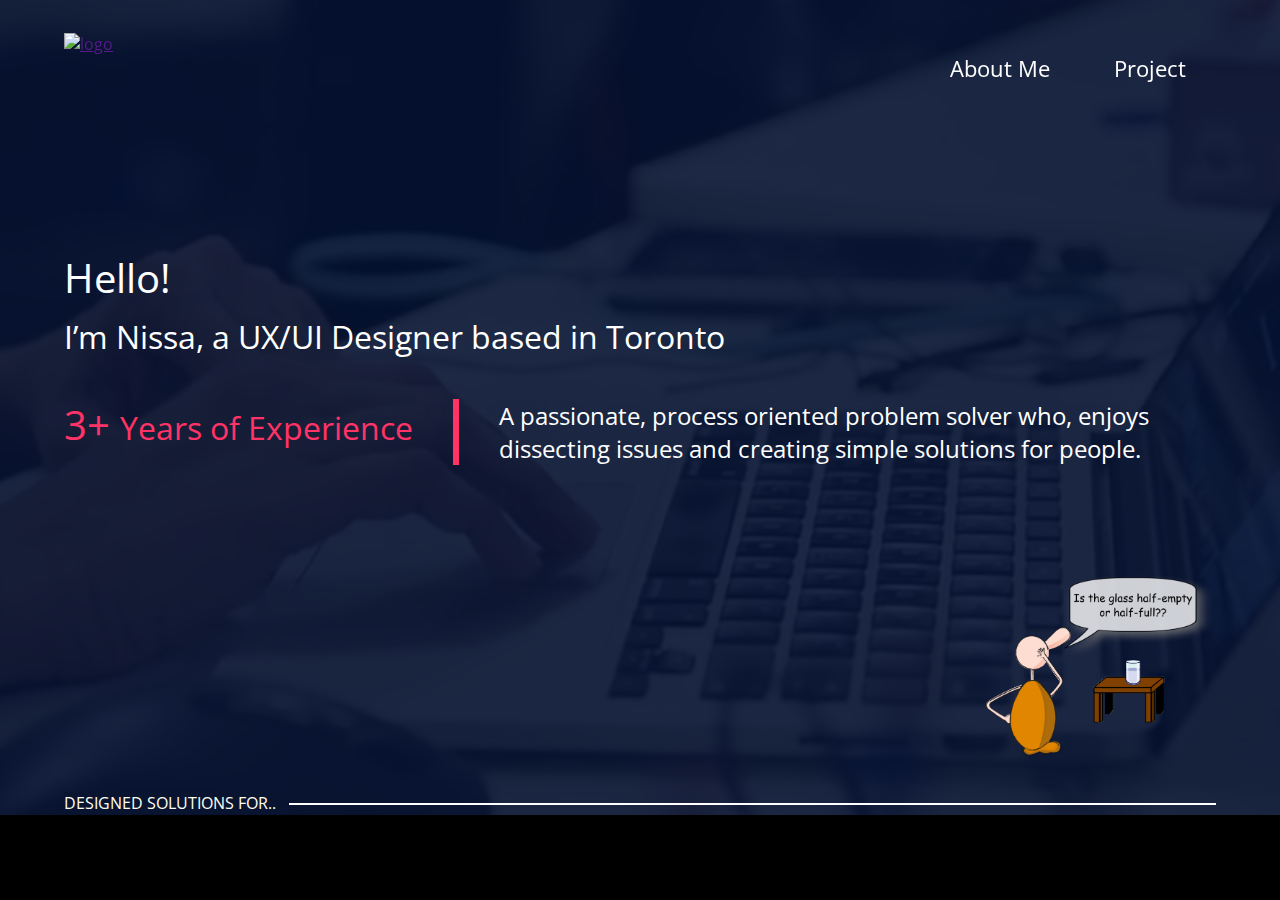
==== index.html @ 5319c241 "update banner setcion" ====
<!DOCTYPE html>
<html>
<head>
	<link rel="stylesheet" type="text/css" href="assets/css/style.css">
	<link href="https://fonts.googleapis.com/css?family=Open+Sans:300,300i,400,400i,600,600i,700,700i,800,800i&display=swap" rel="stylesheet">
	<title>proto</title>
</head>
<body bgcolor="black">
<header class="max-width">
	<div class="center-wraper">

		<div class="logo">
			<a href=""><img src="assets/images/kV.png" alt="logo">
			</a>
		</div>
		<nav>
			 	<ul>
                  <li><a href="">About Me</a></li>
				  <li><a href="">Project</a></li>
               	</ul>
		</nav>
		
	</div>
</header>	
<section class="banner">
		<div class="center-wraper">
			<h1>Hello!</h1>
			<h2>I’m Nissa, a UX/UI Designer based in Toronto</h2>
			<span class="years-of-experience"><h2><strong>3+ </strong> Years of Experience</h2><h3>A passionate, process oriented problem solver who, enjoys dissecting issues and creating simple solutions for people. </h3></span>
			<img src="assets/images/zoomim.png" class="zoomim">
			<span class="designed-solutions"><p>DESIGNED SOLUTIONS FOR..</p><hr></span>
		</div>
</section>
</body>

</html>
---- assets/css/style.css ----
* {
	padding: 0px;margin: 0px;box-sizing: border-box;
}
body{

	font-family: 'Open Sans';
	  font-size: 16px;


}

header,
section,
main,
footer{
	float: left;width: 100%;
}

.center-wraper{
	max-width: 1177px;
	float: none;
	margin: auto;
	width: 90%;
}
h1{
	font-size: 40px;

}

h2{
	font-size: 32px
}
h3{
	font-size:24px
}
header{
	position: fixed;
	left: 0;
	top: 0;	
	z-index: 99;
	padding: 33px 0;

}
header .logo img{
	    max-width: 76px;
}
header .center-wraper{
	display: flex;
	justify-content: space-between;
}
header nav ul li{
	display: inline-block;
}
header nav ul li a{
  color: #FFFFFF;
  font-size: 22px;
  line-height: 30px;
  text-align: center;
  padding: 20px 30px;
  display: block;
  text-decoration: none;
  font-weight:400; 

  }

.banner{
	background-image: url(../images/banner.png);
	position: relative;
	padding: 250px 0 350px  0;
	background-position:center center 
}
.banner::before{
  content:'';
  background-color: rgba(4,18,50,0.9);
  height: 100%;
  width: 100%;
  position: absolute;
  left: 0;
  top:0;

}
.banner .center-wraper{
	position: relative;
	color: #fff;
	height: 100%;
    display: flex;
    flex-direction: column;
    justify-content: center;

}
.banner .years-of-experience{
	max-width: 1121px;
	display: flex;
	padding-top: 30px;
}
.banner h1,
.banner h2,
.banner h3,
.banner strong{
		font-weight:400; 
		padding-bottom: 20px;


}
.banner h2{
  line-height: 24px;

}
.banner .years-of-experience h2{
    color: #FF3366;
    border-right: 6px solid #FF3366;
    padding: 0 40px 0 0px;
    margin-right: 40px;
    line-height: 1.3;
}
.banner .years-of-experience h3,
.banner .years-of-experience h2,
.banner .years-of-experience strong{
	    padding-bottom:0px;

}
.banner .years-of-experience h3{
	max-width: 669px;
}
.banner .years-of-experience h2 strong{
	font-size: 40px;
}

.zoomim{
	max-width:230px;
    position: absolute;
    top:150%;
    right: 0;
}
.designed-solutions {
  color: #FFFFF0;
  font-size: 16px;
  line-height: 22px;
  position: absolute;
  top: 247%;
  width: 100%;
}

.designed-solutions p{
	display: inline-block;
    position: relative;
    bottom: -11px;
    background: #091431;
    padding: 0 13px 0 0;
}
.designed-solutions hr{
    border: 0.6px solid #fff;
    }
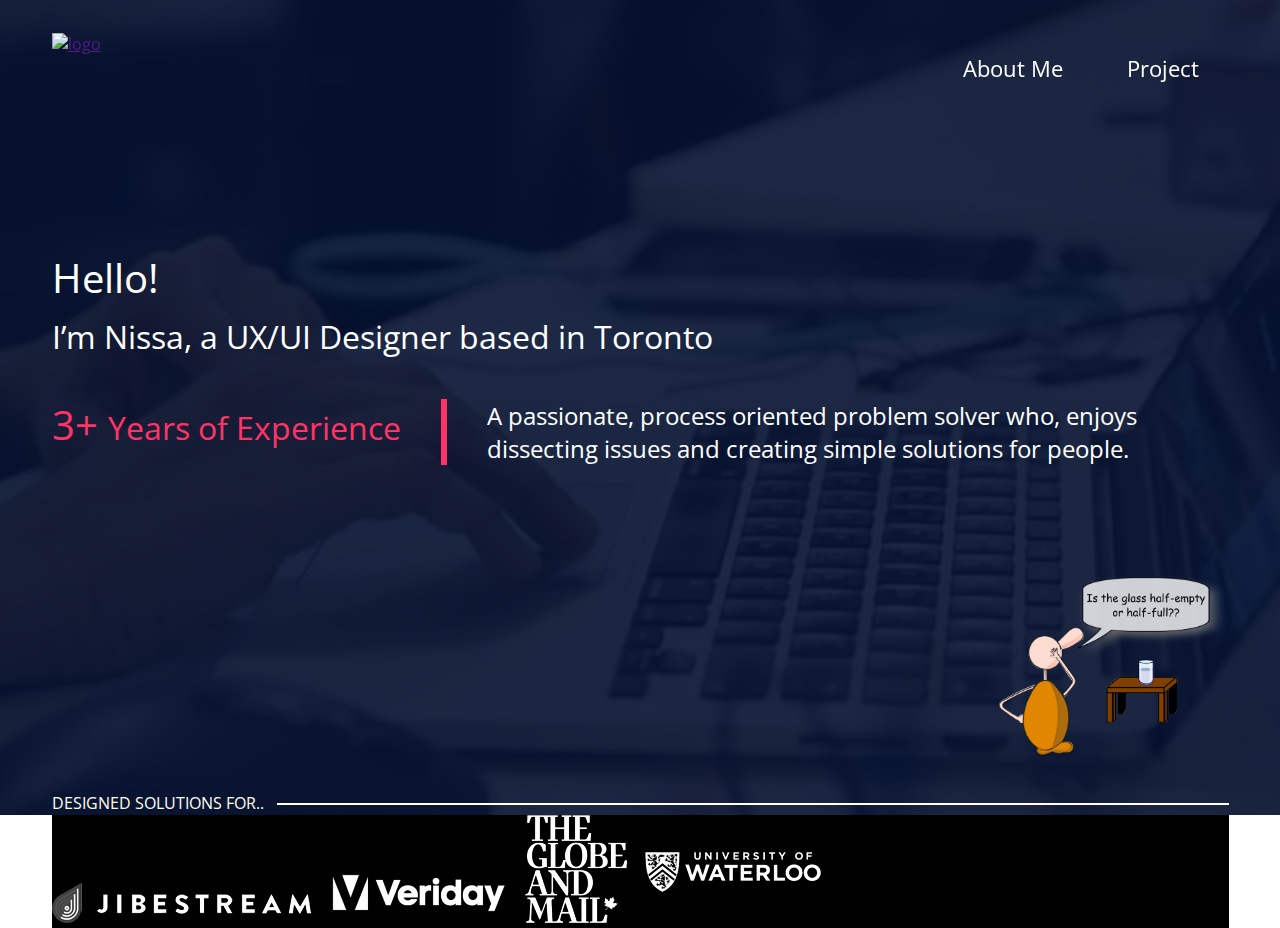
==== commit 0f06d730: "tody work" ====
--- a/index.html
+++ b/index.html
@@ -5,7 +5,7 @@
 	<link href="https://fonts.googleapis.com/css?family=Open+Sans:300,300i,400,400i,600,600i,700,700i,800,800i&display=swap" rel="stylesheet">
 	<title>proto</title>
 </head>
-<body bgcolor="black">
+<body>
 <header class="max-width">
 	<div class="center-wraper">
 
@@ -19,7 +19,7 @@
 				  <li><a href="">Project</a></li>
                	</ul>
 		</nav>
-		
+			
 	</div>
 </header>	
 <section class="banner">
@@ -31,6 +31,14 @@
 			<span class="designed-solutions"><p>DESIGNED SOLUTIONS FOR..</p><hr></span>
 		</div>
 </section>
+<div class="clients center-wraper">
+			<ul>
+				<li><a href=""><img src="assets/images/dark.png" alt="dark"></a></li>
+				<li><a href=""><img src="assets/images/veriday.png" alt="veriday"></a></li>
+				<li><a href=""><img src="assets/images/logo_GnM.png" alt="logo_GnM"></a></li>
+				<li><a href=""><img src="assets/images/University.png" alt="University"></a></li>				
+			</ul>	
+		</div>
 </body>
 
 </html>--- a/assets/css/style.css
+++ b/assets/css/style.css
@@ -20,7 +20,7 @@
 	max-width: 1177px;
 	float: none;
 	margin: auto;
-	width: 90%;
+	width: 95%;
 }
 h1{
 	font-size: 40px;
@@ -91,7 +91,7 @@
 .banner .years-of-experience{
 	max-width: 1121px;
 	display: flex;
-	padding-top: 30px;
+	padding-top: 30px; 
 }
 .banner h1,
 .banner h2,
@@ -150,4 +150,15 @@
 }
 .designed-solutions hr{
     border: 0.6px solid #fff;
-    }+}
+.clients{
+  background-color: black;
+}
+.clients ul{
+}
+.clients ul li{
+  display: inline-block;
+}
+.clients ul li a img{
+
+}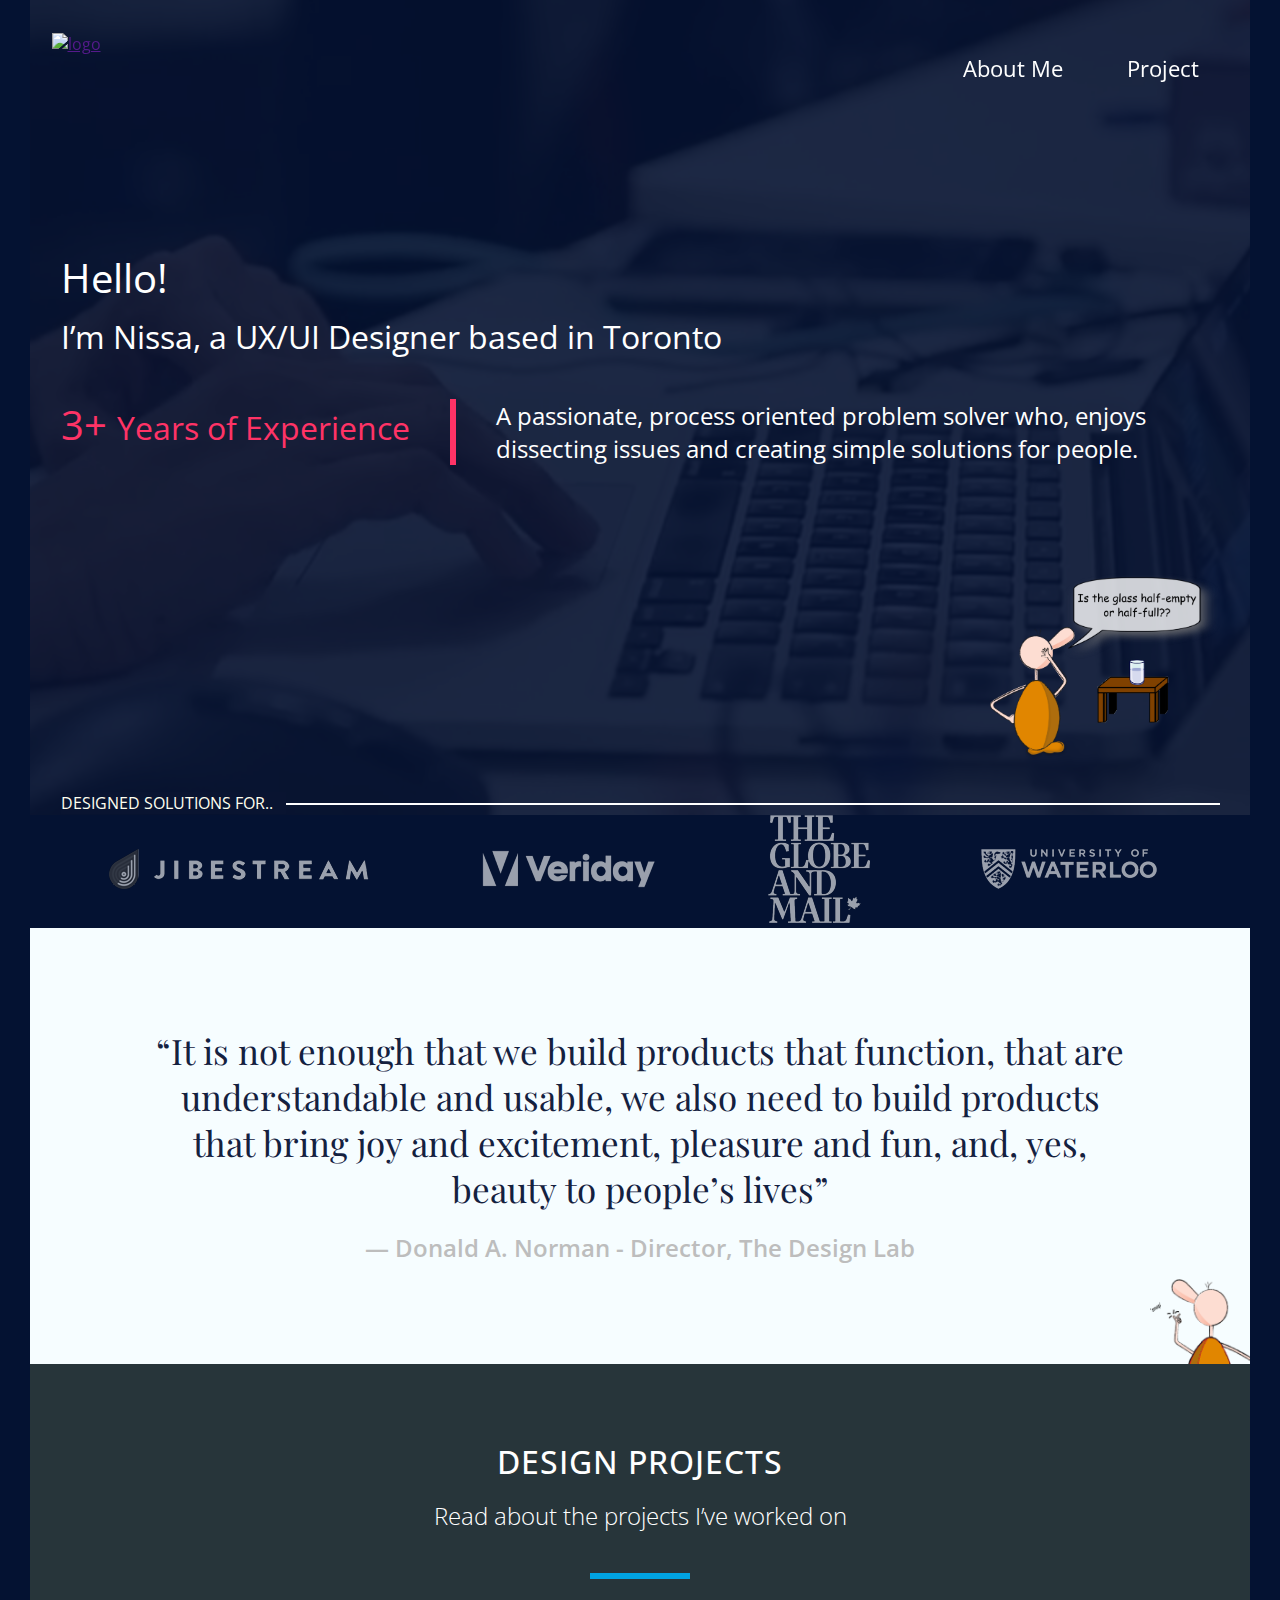
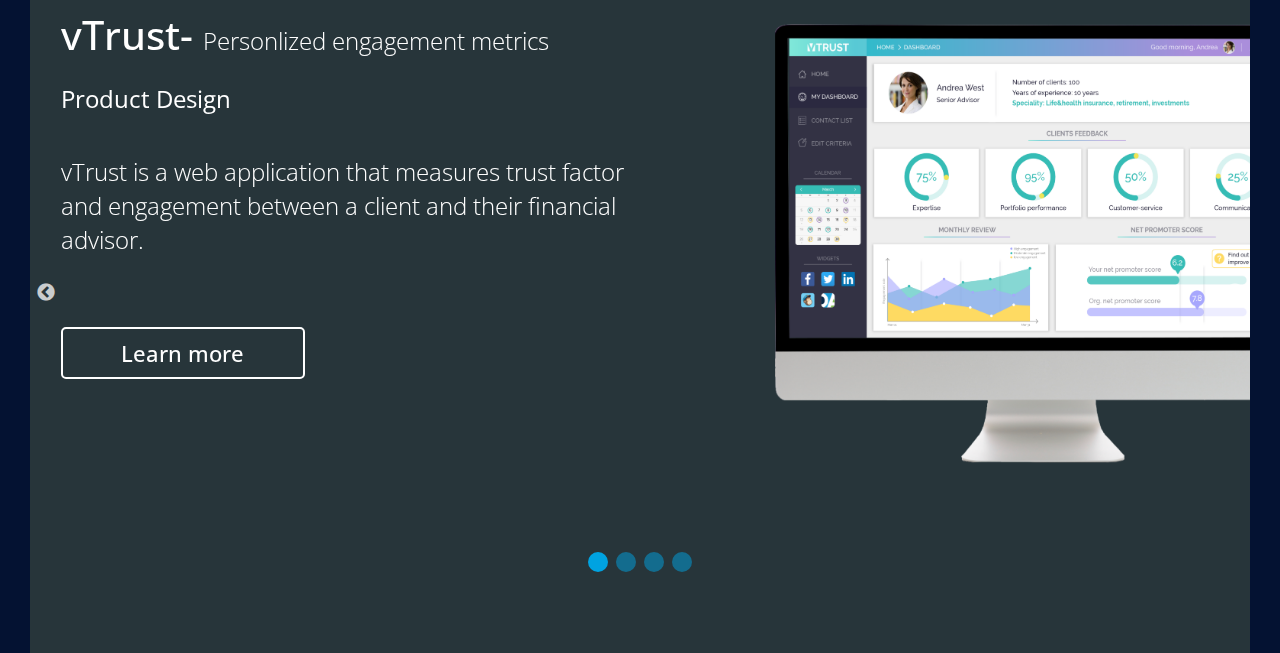
==== commit 0c74e7fb: "update slider" ====
--- a/index.html
+++ b/index.html
@@ -3,6 +3,11 @@
 <head>
 	<link rel="stylesheet" type="text/css" href="assets/css/style.css">
 	<link href="https://fonts.googleapis.com/css?family=Open+Sans:300,300i,400,400i,600,600i,700,700i,800,800i&display=swap" rel="stylesheet">
+	<link href="https://fonts.googleapis.com/css?family=Playfair+Display:400,400i,500,500i,600,600i,700,700i,800,800i,900,900i&display=swap" rel="stylesheet">
+		<link rel="stylesheet" type="text/css" href="assets/slick/slick/slick-theme.css">
+		<link rel="stylesheet" type="text/css" href="assets/slick/slick/slick.css">
+
+
 	<title>proto</title>
 </head>
 <body>
@@ -31,14 +36,86 @@
 			<span class="designed-solutions"><p>DESIGNED SOLUTIONS FOR..</p><hr></span>
 		</div>
 </section>
-<div class="clients center-wraper">
-			<ul>
+<section class="clients">
+			<ul class="center-wraper">
 				<li><a href=""><img src="assets/images/dark.png" alt="dark"></a></li>
 				<li><a href=""><img src="assets/images/veriday.png" alt="veriday"></a></li>
 				<li><a href=""><img src="assets/images/logo_GnM.png" alt="logo_GnM"></a></li>
 				<li><a href=""><img src="assets/images/University.png" alt="University"></a></li>				
 			</ul>	
-		</div>
+		</section>
+		<section class="testimonial">
+			<div class="center-wraper">
+				<p>“It is not enough that we build products that function, that are understandable and usable, we also need to build products that bring joy and excitement, pleasure and fun, and, yes, beauty to people’s lives”</p>	
+				<span class="author">— Donald A. Norman - Director, The Design Lab</span>			
+			</div>	
+		</section>
+		<section class="projects">
+			<div class="center-wraper">
+				<h2>DESIGN PROJECTS</h2>
+				<p>Read about the projects I’ve worked on</p>
+				<hr>
+				<div class="projects-list">
+						<div class="projects-slider vTrust">
+							<div class="projects-slider-wrp">
+								<div class="slider-txt">
+								<h3><strong>vTrust- </strong>Personlized engagement metrics</h3>
+							    <p class="midll">Product Design</p>
+							    <p>vTrust is a web application that measures trust factor and engagement between a client and their financial advisor.</p>
+							    <a href="#" class="learn-more">Learn more</a>
+							    </div>
+							    <div class="slider-img">
+							    	<img src="assets/images/vTrust.png">
+							    </div>
+						 </div>
+						</div>
+						<div class="projects-slider the-globe-mail-r">
+						 <div class="projects-slider-wrp">
+								<div class="slider-txt">
+								<h3><strong>The Globe & Mail - </strong>Report on Business Magazine</h3>
+							    <p class="midll">Mobile Site Redesign</p>
+							    <p>Quantitative analysis of ROB mobile site and its redesign to<br> improve and increase engagement and readership.</p>
+							    <a href="#" class="learn-more">Learn more</a>
+							    </div>
+							    <div class="slider-img">
+							    	<img src="assets/images/GnM-Main.png">
+							    </div>
+						 </div>
+						</div>
+					    <div class="projects-slider ShopEase">
+						 <div class="projects-slider-wrp">
+								<div class="slider-txt">
+								<h3><strong>ShopEase</strong></h3>
+							    <p class="midll">Product Conceptualization</p>
+							    	<p>ShopEase is a grocery shopping app, a proof of concept<br> to assist international students in resolving some cultural and social issues.</p>
+							    <a href="#" class="learn-more">Learn more</a>
+							    </div>
+							    <div class="slider-img">
+							    	<img src="assets/images/shopease.png">
+							    </div>
+						 </div>
+						</div>
+					  <div class="projects-slider ShopEase hiclipart">
+						 <div class="projects-slider-wrp">
+								<div class="slider-txt">
+								<h3><strong>Pebblewatch</strong></h3>
+							    <p class="midll">User Experience Evaluation</p>
+							    	<p>A report that highlights usability test of the Pebblewatch and gives recommendations for improvement based on the findings from the assessments.</p>
+							    <a href="#" class="learn-more">Learn more</a>
+							    </div>
+							    <div class="slider-img">
+							    	<img src="assets/images/hiclipart.png">
+							    </div>
+						 </div>
+						</div>
+				</div>
+
+			</div>
+		</section>
+<script type="text/javascript" src="assets/js/jquery.js"></script>
+<script type="text/javascript" src="assets/slick/slick/slick.js"></script>
+<script type="text/javascript" src="assets/js/custom.js"></script>
+
 </body>
 
 </html>--- a/assets/css/style.css
+++ b/assets/css/style.css
@@ -4,7 +4,10 @@
 body{
 
 	font-family: 'Open Sans';
-	  font-size: 16px;
+	font-size: 16px;
+	padding:0 30px; 
+	background-color: rgba(4,18,50,1);
+
 
 
 }
@@ -152,13 +155,189 @@
     border: 0.6px solid #fff;
 }
 .clients{
-  background-color: black;
+  background-color: rgba(4,18,50,1);
 }
 .clients ul{
+	display: flex;
+    justify-content:space-around;
+    align-items: center;
 }
 .clients ul li{
   display: inline-block;
 }
-.clients ul li a img{
-
+.clients ul li a img{   
+	    opacity: 0.6;
+}
+.testimonial{
+	background-color: #F6FDFF;
+	background-image: url(../images/testimonial.png); 
+	text-align: center;
+	padding: 100px 96px;
+	text-align: center;
+    padding: 100px 96px;
+    background-size: 100px;
+    background-repeat: no-repeat;
+    background-position: bottom right;
+}
+.testimonial p{
+    color: #14213F;
+    font-family: "Playfair Display";
+    font-size: 35px;
+    line-height: 46px;
+    text-align: center;
+    font-weight: 400;
+    padding-bottom: 20px;
+}
+.testimonial .author{
+	color: #BDBDBD;
+  font-size: 24px;
+  font-weight: 600;
+  line-height: 32px;
+  text-align: center
+
+}
+.projects {
+  background-color: #27353A;
+  text-align: center;
+  padding: 60px 0;
+  overflow: hidden;
+}
+.projects h2{
+  color: #fff;
+  font-weight: 500;
+  letter-spacing: 1px;
+  line-height: 75px;
+
+}
+
+
+.projects .slick-dots {
+  display: -webkit-box;
+  display: flex;
+  -webkit-box-pack: center;
+          justify-content: center;
+  margin: 0;
+  padding: 1rem 0;
+  list-style-type: none;
+}
+.projects .slick-dots li {
+  margin: 0 0.25rem;
+}
+.projects .slick-dots button {
+  display: block;
+  height: 20px;
+  width: 20px
+  padding: 0;
+  border: none;
+  border-radius: 100%;
+  background-color: rgba(0,163,225,0.5);
+  text-indent: -9999px;
+}
+.projects .slick-dots li.slick-active button {
+  background-color: #00A3E1;
+}
+
+.projects p{
+  color: #FFFFFF;
+  font-size: 24px;
+  font-weight: 300;
+  line-height: 34px;
+  text-align: center;
+}
+.projects hr{
+  height: 6px;
+  width: 100px;
+  background-color: #00A3E1;
+  display: inline-block;
+  border: none;
+  margin: 40px 0;
+}
+.projects-slider{
+	text-align: left;
+	color:#fff; 
+}
+.projects-slider-wrp{
+	display: flex;
+	justify-content: space-between;
+}
+.slider-txt{
+	max-width: 588px;
+}
+.slider-txt p,
+.slider-txt{
+	text-align: left;
+  font-weight: 300;
+}
+
+ .projects-list .slick-list{
+ 	overflow: inherit;
+}
+.slider-txt h3{
+  color: #FFFFFF;
+  font-size: 24px;
+  line-height: 22px;
+  font-weight: 300;
+
+  }
+ .slider-txt h3 strong{ 
+ 	font-size: 40px;
+ 	font-weight:500; 
+ }
+ .slider-txt .midll{
+ 	color: #FFFFFF;
+  font-size: 24px;
+  line-height: 33px;
+      font-weight: 400;
+    padding: 30px 0 40px 0;
+ }
+ .learn-more {
+    max-width: 244px;
+    color: #FFFFFF;
+    font-family: "Open Sans";
+    font-size: 22px;
+    font-weight: 500;
+    line-height: 30px;
+    text-align: center;
+    display: block;
+    border: 2px solid;
+    padding: 9px 24px;
+    text-decoration: none;
+    border-radius: 5px;
+    margin-top: 70px;
+}
+.the-globe-mail-r  .projects-slider-wrp{
+  flex-direction: row-reverse;
+}
+
+
+.the-globe-mail-r img{
+    max-width: 263px;
+
+}
+.vTrust img{
+  max-width: 500px;
+  position: relative;
+  right: -55px;
+
+}
+.the-globe-mail-r .slider-txt{
+  max-width: 743px;
+  position: relative;
+  left: -129px;
+  display: flex;
+  flex-direction: column;
+  justify-content: center;
+}
+.ShopEase img{
+    max-width: 263px;
+
+}
+.ShopEase .slider-txt{
+  max-width: 606px;
+}
+.ShopEase  .projects-slider-wrp{
+  justify-content:space-around; 
+}
+.hiclipart.ShopEase img{
+  max-width: 363px;
 }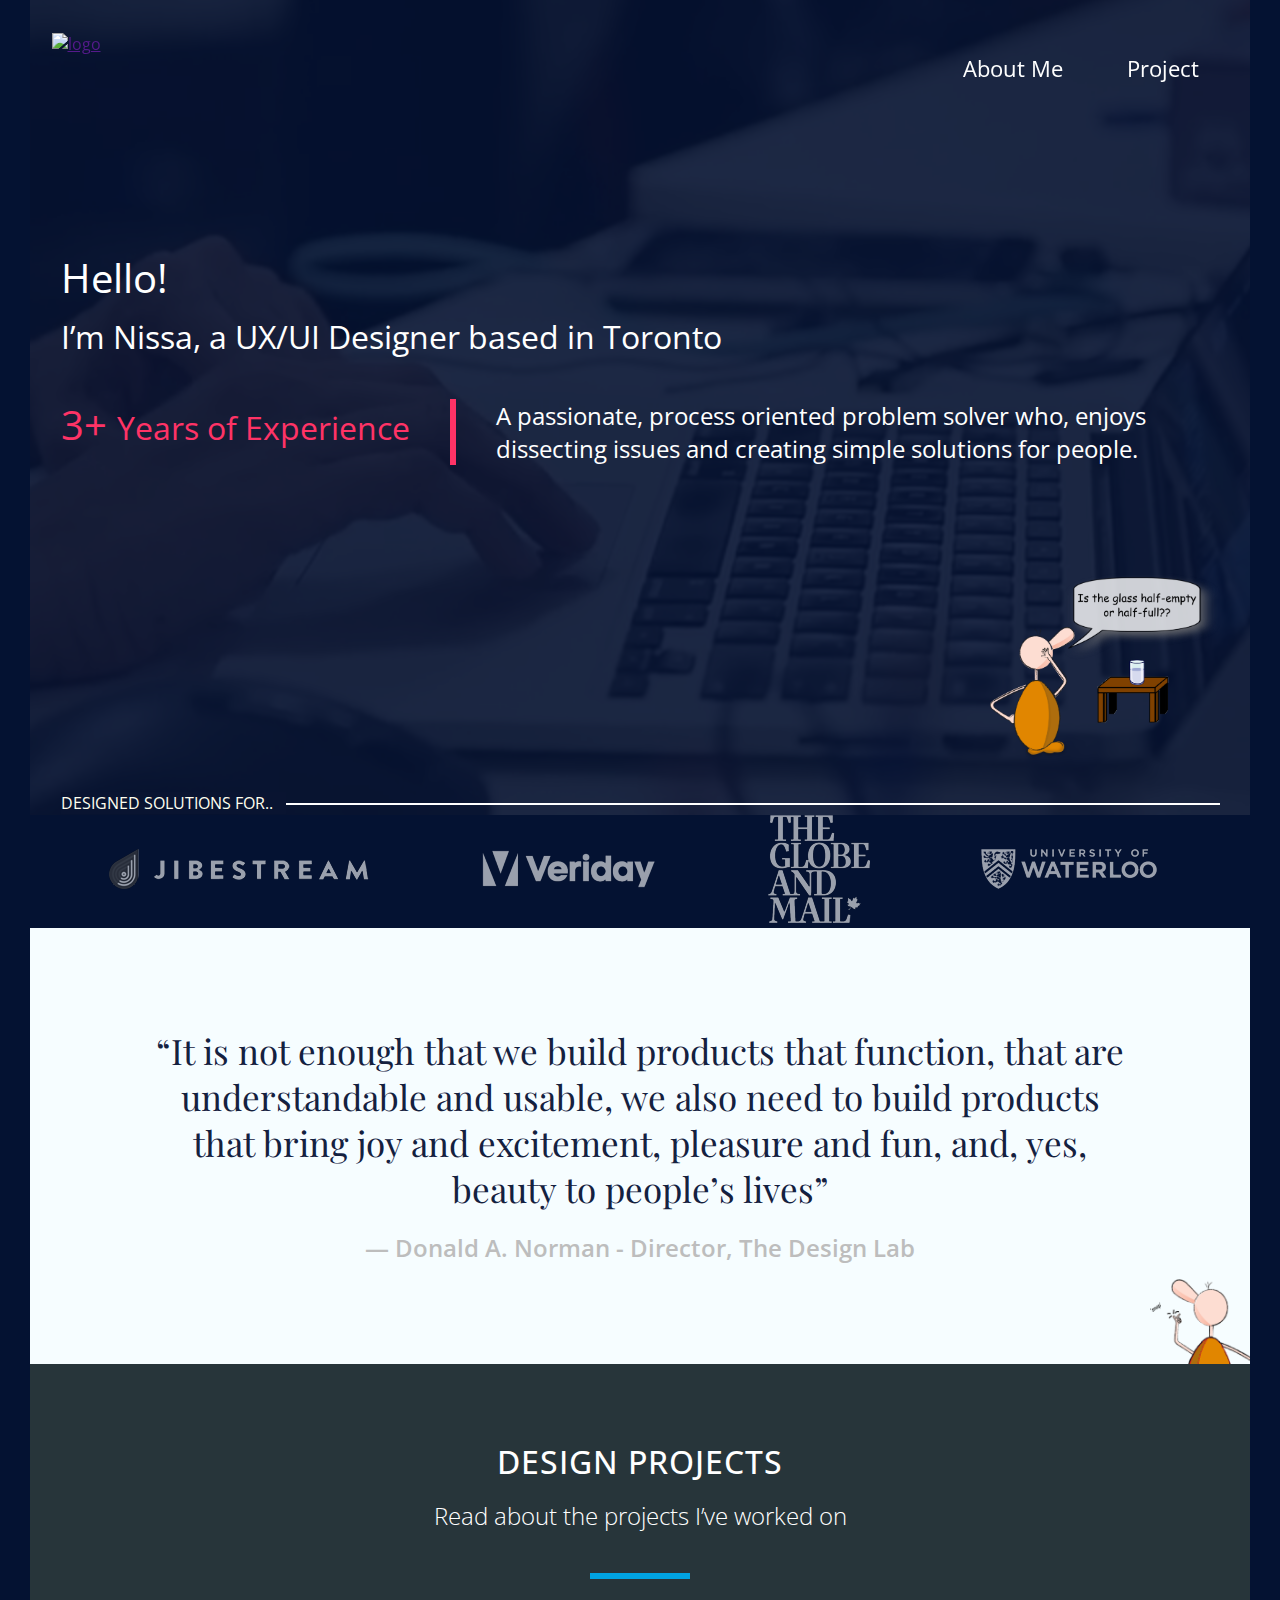
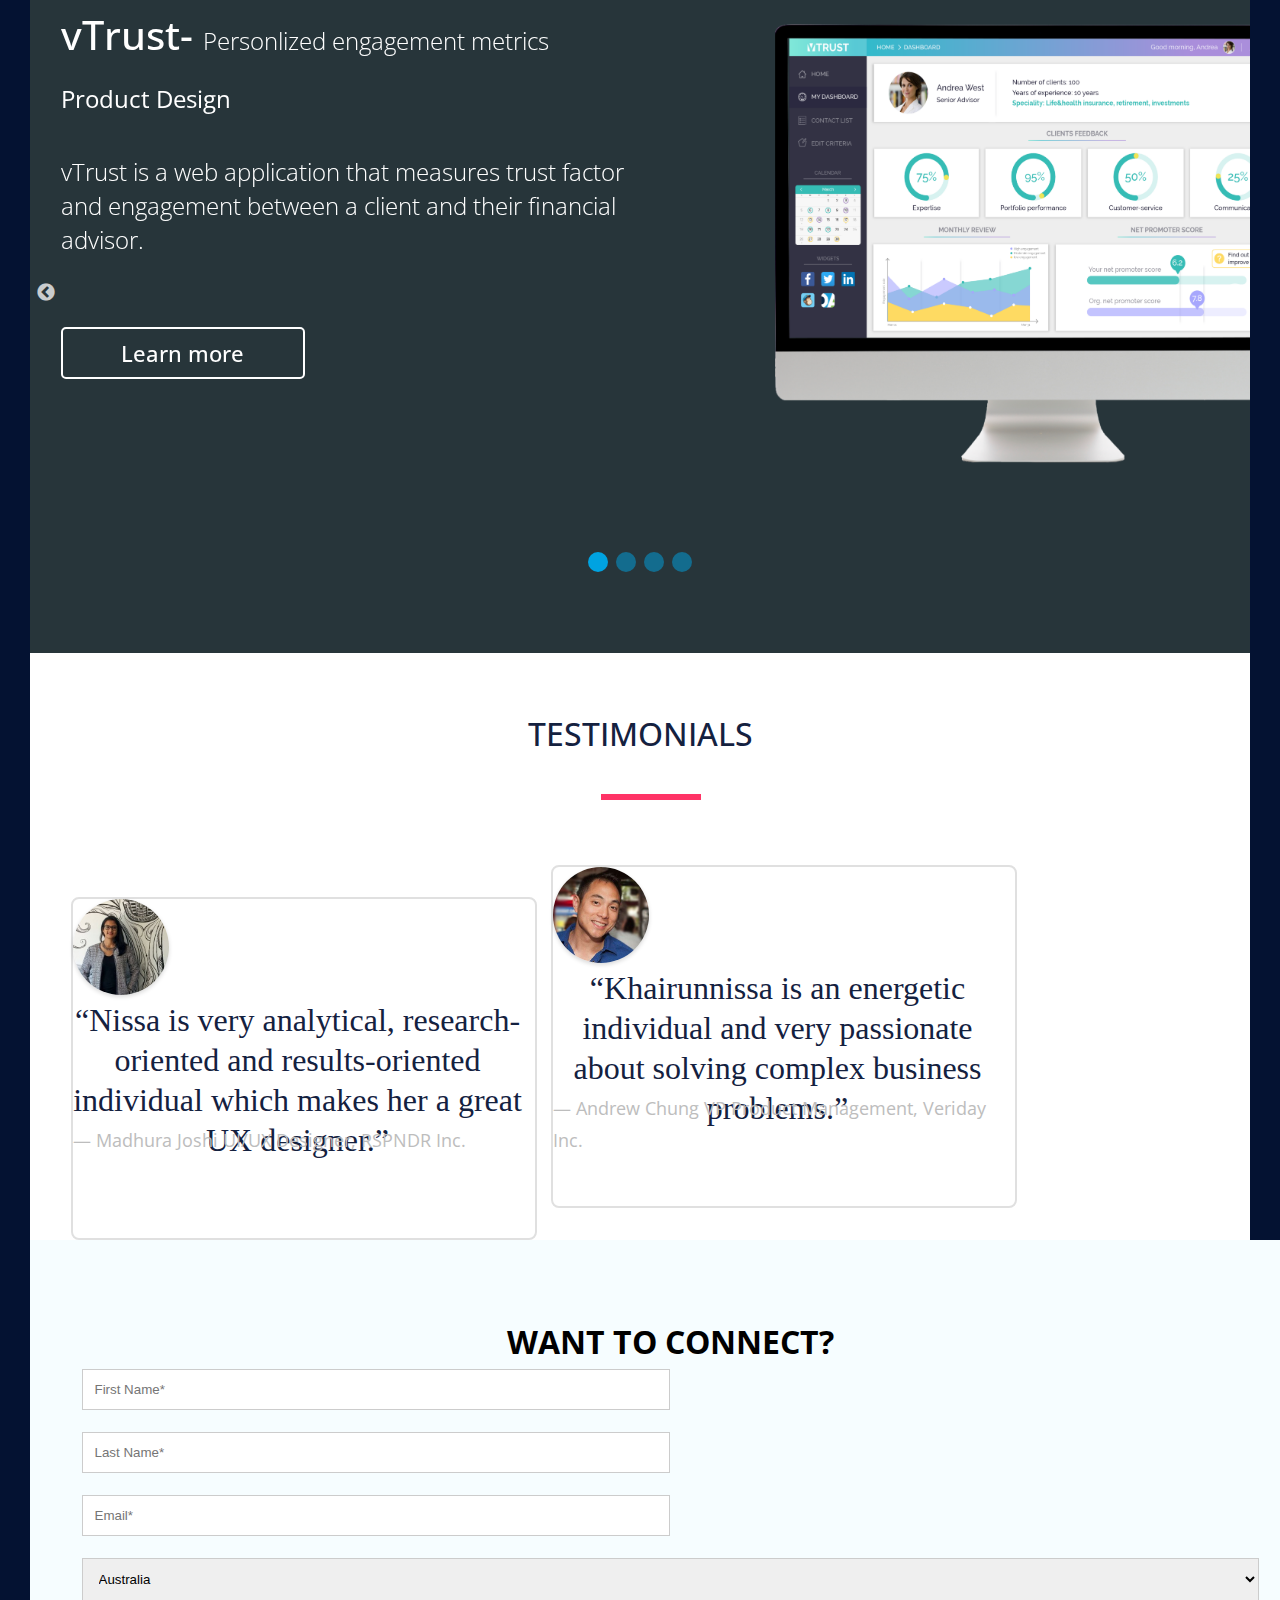
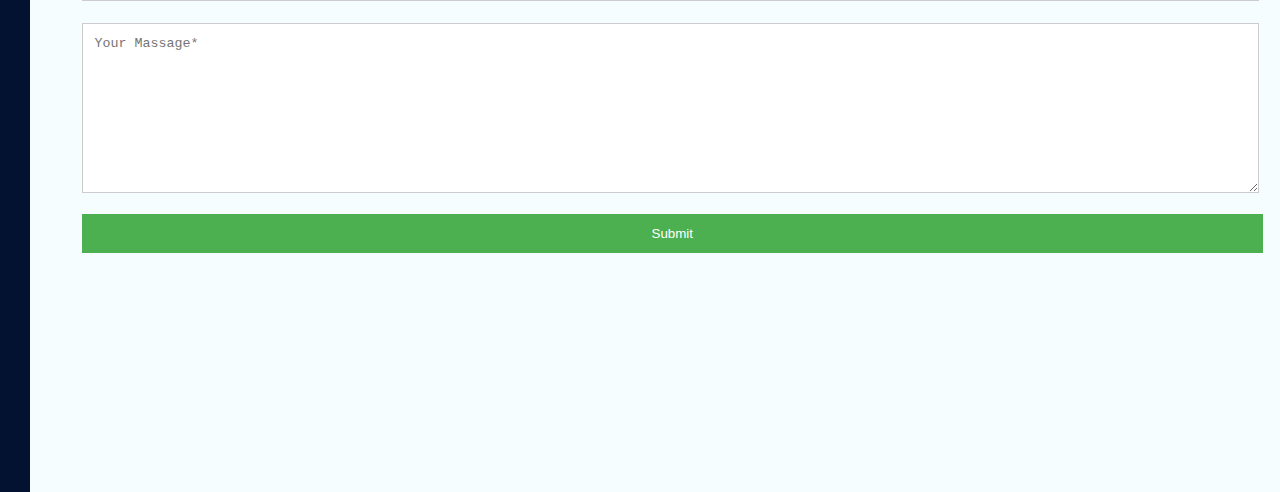
==== commit ce956165: "today" ====
--- a/index.html
+++ b/index.html
@@ -44,7 +44,7 @@
 				<li><a href=""><img src="assets/images/University.png" alt="University"></a></li>				
 			</ul>	
 		</section>
-		<section class="testimonial">
+		<section class="qoute">
 			<div class="center-wraper">
 				<p>“It is not enough that we build products that function, that are understandable and usable, we also need to build products that bring joy and excitement, pleasure and fun, and, yes, beauty to people’s lives”</p>	
 				<span class="author">— Donald A. Norman - Director, The Design Lab</span>			
@@ -115,7 +115,51 @@
 <script type="text/javascript" src="assets/js/jquery.js"></script>
 <script type="text/javascript" src="assets/slick/slick/slick.js"></script>
 <script type="text/javascript" src="assets/js/custom.js"></script>
-
+<section class="testimonial">
+	<div class="center-wraper">
+		<h2>testimonials</h2>
+		<hr>
+		<div class="box">
+			<img src="assets/images/madhura.jpeg">
+			<p>
+				“Nissa is very analytical, research-oriented and results-oriented individual which makes her a great UX designer.”
+			</p>
+			<span class="author"> 
+				— Madhura Joshi
+				UI/UX Designer, RSPNDR Inc.
+			</span>
+		</div>
+		<div class="box">
+			<img src="assets/images/andrew.jpeg">
+			<p>
+				“Khairunnissa is an energetic individual and very passionate about solving complex business problems.”
+			</p>
+			<span class="author">— Andrew Chung
+				VP Product Management, Veriday Inc.
+			</span>
+		</div>		
+	</div>
+</section>
+<section class="contact-page">
+	<div class="center-wraper">
+		<h2>WANT TO CONNECT?</h2>
+		<div class="contact-form">
+			 <form action="/action_page.php">
+        <input type="text" id="fname" name="firstname" placeholder="First Name*">
+        <input type="text" id="lname" name="lastname" placeholder="Last Name*">
+        <input type="text" class="email" name="email" placeholder="Email*">
+        <select id="country" name="country">
+          <option value="australia">Australia</option>
+          <option value="canada">Canada</option>
+          <option value="usa">USA</option>
+        </select>
+        <textarea id="subject" name="subject" placeholder="Your Massage*" style="height:170px"></textarea>
+        <input type="submit" value="Submit">
+      </form>
+		</div>
+	</div>
+	
+</section>
 </body>
 
 </html>--- a/assets/css/style.css
+++ b/assets/css/style.css
@@ -168,7 +168,7 @@
 .clients ul li a img{   
 	    opacity: 0.6;
 }
-.testimonial{
+.qoute{
 	background-color: #F6FDFF;
 	background-image: url(../images/testimonial.png); 
 	text-align: center;
@@ -179,7 +179,7 @@
     background-repeat: no-repeat;
     background-position: bottom right;
 }
-.testimonial p{
+.qoute p{
     color: #14213F;
     font-family: "Playfair Display";
     font-size: 35px;
@@ -188,7 +188,7 @@
     font-weight: 400;
     padding-bottom: 20px;
 }
-.testimonial .author{
+.qoute .author{
 	color: #BDBDBD;
   font-size: 24px;
   font-weight: 600;
@@ -340,4 +340,118 @@
 }
 .hiclipart.ShopEase img{
   max-width: 363px;
+}
+
+/*testimonial section start*/
+.testimonial{
+  background-color: #fff;
+  display: flex;
+}
+.testimonial h2{
+  text-transform: uppercase;
+  text-align: center;
+  font-weight: 500;
+  padding-top: 80px;
+  color: #14213F;
+  line-height: 1px;
+}
+ .testimonial hr{
+  height: 6px;
+  width: 100px;
+  background-color: #FF3366;
+  display: inline-block;
+  border: none;
+  margin: 60px 540px;
+  }
+  .testimonial .box{
+  box-sizing: border-box;
+  height: 343px;
+  width: 466px;
+  border: 2px solid #E0E0E0;
+  border-radius: 8px;
+  display: inline-block;
+  margin-left: 10px; 
+
+
+  }
+  .box img{
+    height: 96px;
+    width: 96px;
+    border-radius: 50%;
+    box-shadow: 0 2px 4px 0 rgba(0,0,0,0.15);
+}
+  
+ .box p{
+  height: 124px;
+  width: 450px;
+  color: #14213F;
+  font-family: Times;
+  font-size: 32px;
+  line-height: 40px;
+  text-align: center;
+ } 
+ .box .author{
+  height: 32px;
+  width: 466px;
+  color: #BDBDBD;
+  font-family: "Open Sans"; 
+  font-size: 18px;
+  line-height: 32px;
+  text-align: center;
+ }
+ /*contect us section start*/
+ .contact-page{
+    height: 852px;
+  width: 1280px;
+  background-color: #F6FDFF;
+ }
+.contact-page h2{
+  text-align: center;
+ padding-top: 80px;}
+.contact-form input[type=text]{
+  width: 50%;
+  padding: 12px;
+  border: 1px solid #ccc;
+  margin-top: 6px;
+  margin-bottom: 16px;
+  resize: vertical;
+}
+
+.contact-form select, textarea{
+  width: 100%;
+  padding: 12px;
+  border: 1px solid #ccc;
+  margin-top: 6px;
+  margin-bottom: 16px;
+  resize: vertical;
+}
+
+.contact-form input[type=submit] {
+  background-color: #4CAF50;
+  color: white;
+  padding: 12px 570px;
+  border: none;
+  cursor: pointer;
+}
+
+.contact-form input[type=submit]:hover {
+  background-color: #45a049;
+}
+
+
+
+
+
+
+
+
+
+
+
+
+
+
+
+
+
 }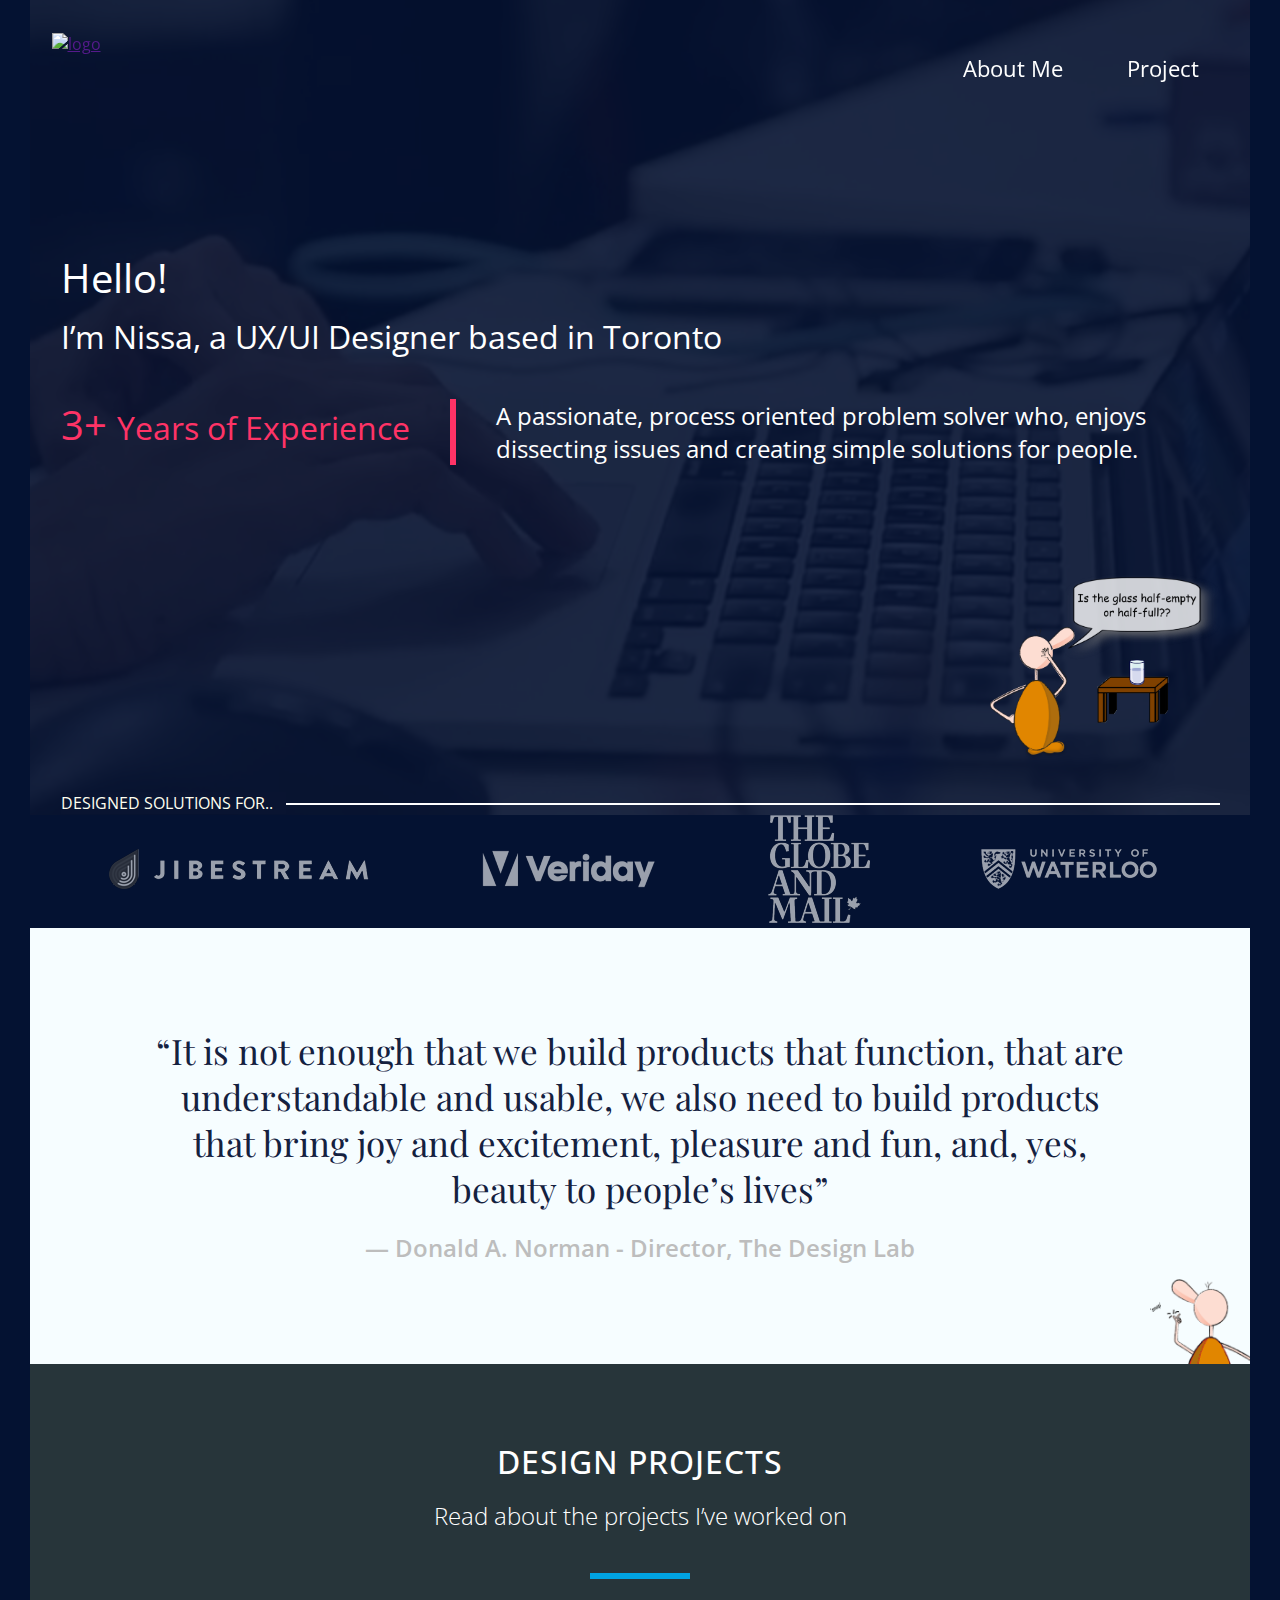
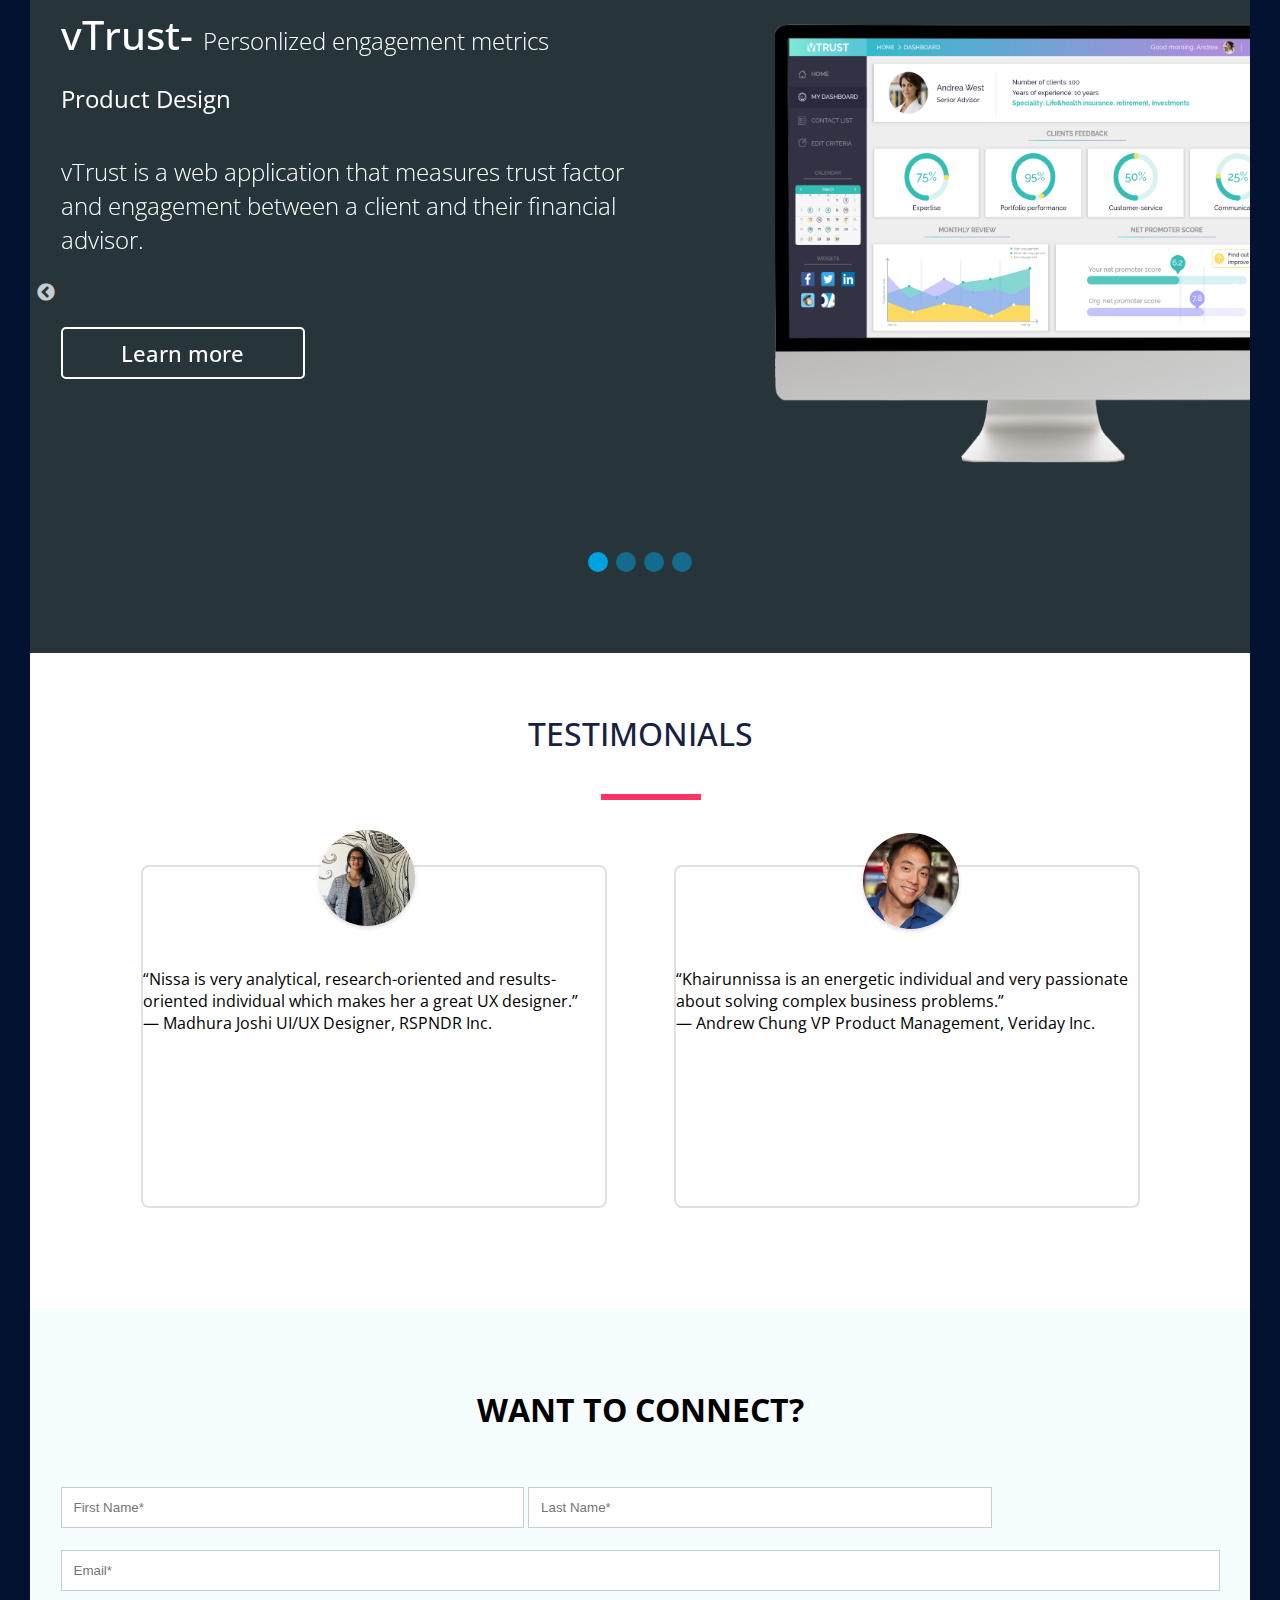
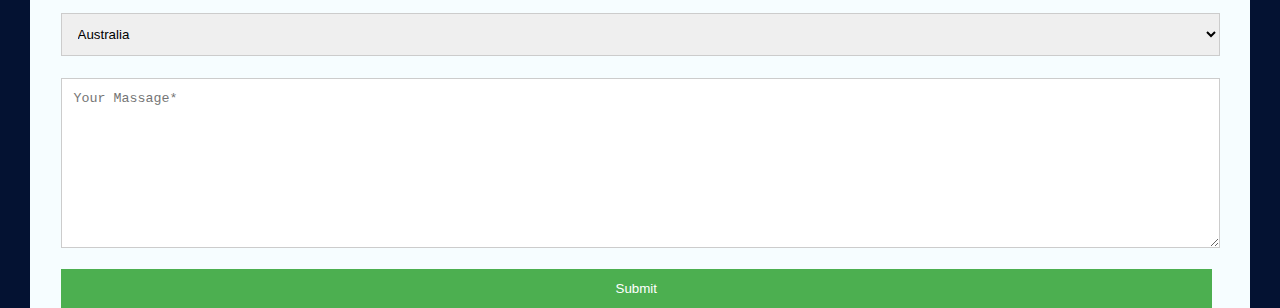
==== commit e207bac1: "2-27-2020" ====
--- a/index.html
+++ b/index.html
@@ -119,7 +119,7 @@
 	<div class="center-wraper">
 		<h2>testimonials</h2>
 		<hr>
-		<div class="box">
+		<div class="box-1">
 			<img src="assets/images/madhura.jpeg">
 			<p>
 				“Nissa is very analytical, research-oriented and results-oriented individual which makes her a great UX designer.”
@@ -129,7 +129,7 @@
 				UI/UX Designer, RSPNDR Inc.
 			</span>
 		</div>
-		<div class="box">
+		<div class="box-2">
 			<img src="assets/images/andrew.jpeg">
 			<p>
 				“Khairunnissa is an energetic individual and very passionate about solving complex business problems.”
--- a/assets/css/style.css
+++ b/assets/css/style.css
@@ -345,7 +345,8 @@
 /*testimonial section start*/
 .testimonial{
   background-color: #fff;
-  display: flex;
+  padding-bottom: 100px;
+
 }
 .testimonial h2{
   text-transform: uppercase;
@@ -363,53 +364,79 @@
   border: none;
   margin: 60px 540px;
   }
-  .testimonial .box{
+  .testimonial .box-1{
   box-sizing: border-box;
   height: 343px;
   width: 466px;
   border: 2px solid #E0E0E0;
   border-radius: 8px;
   display: inline-block;
-  margin-left: 10px; 
-
-
+  margin-left: 80px;
   }
-  .box img{
+  .box-1 img{
     height: 96px;
     width: 96px;
     border-radius: 50%;
     box-shadow: 0 2px 4px 0 rgba(0,0,0,0.15);
+    position: relative;
+    left: 176px;
+    top: -37px;
+}
+  .testimonial .box-2{
+  box-sizing: border-box;
+  height: 343px;
+  width: 466px;
+  border: 2px solid #E0E0E0;
+  border-radius: 8px;
+  display: inline-block;
+ float: right;
+ margin-right: 80px;
+
+
+  }
+  .box-2 img{
+    height: 96px;
+    width: 96px;
+    border-radius: 50%;
+    box-shadow: 0 2px 4px 0 rgba(0,0,0,0.15);
+    position: relative;
+    top: -34px;
+    left: 187px;
 }
   
  .box p{
-  height: 124px;
-  width: 450px;
-  color: #14213F;
-  font-family: Times;
-  font-size: 32px;
-  line-height: 40px;
-  text-align: center;
+  
  } 
- .box .author{
-  height: 32px;
-  width: 466px;
-  color: #BDBDBD;
-  font-family: "Open Sans"; 
-  font-size: 18px;
-  line-height: 32px;
-  text-align: center;
+ .box-1 .author{
+    
+
  }
  /*contect us section start*/
  .contact-page{
-    height: 852px;
-  width: 1280px;
   background-color: #F6FDFF;
  }
 .contact-page h2{
   text-align: center;
- padding-top: 80px;}
-.contact-form input[type=text]{
-  width: 50%;
+ padding-top: 80px;
+padding-bottom: 50px}
+.contact-form #fname[type=text]{
+  width: 40%;
+  padding: 12px;
+  border: 1px solid #ccc;
+  margin-top: 6px;
+  margin-bottom: 16px;
+  resize: vertical;
+}
+.contact-form #lname[type=text]{
+  width: 40%;
+  padding: 12px;
+  border: 1px solid #ccc;
+  margin-top: 6px;
+  margin-bottom: 16px;
+  resize: vertical;
+}
+.contact-form .email[type=text]{
+  width: 100%;
   padding: 12px;
   border: 1px solid #ccc;
   margin-top: 6px;
@@ -429,7 +456,7 @@
 .contact-form input[type=submit] {
   background-color: #4CAF50;
   color: white;
-  padding: 12px 570px;
+  padding: 12px 555px;
   border: none;
   cursor: pointer;
 }
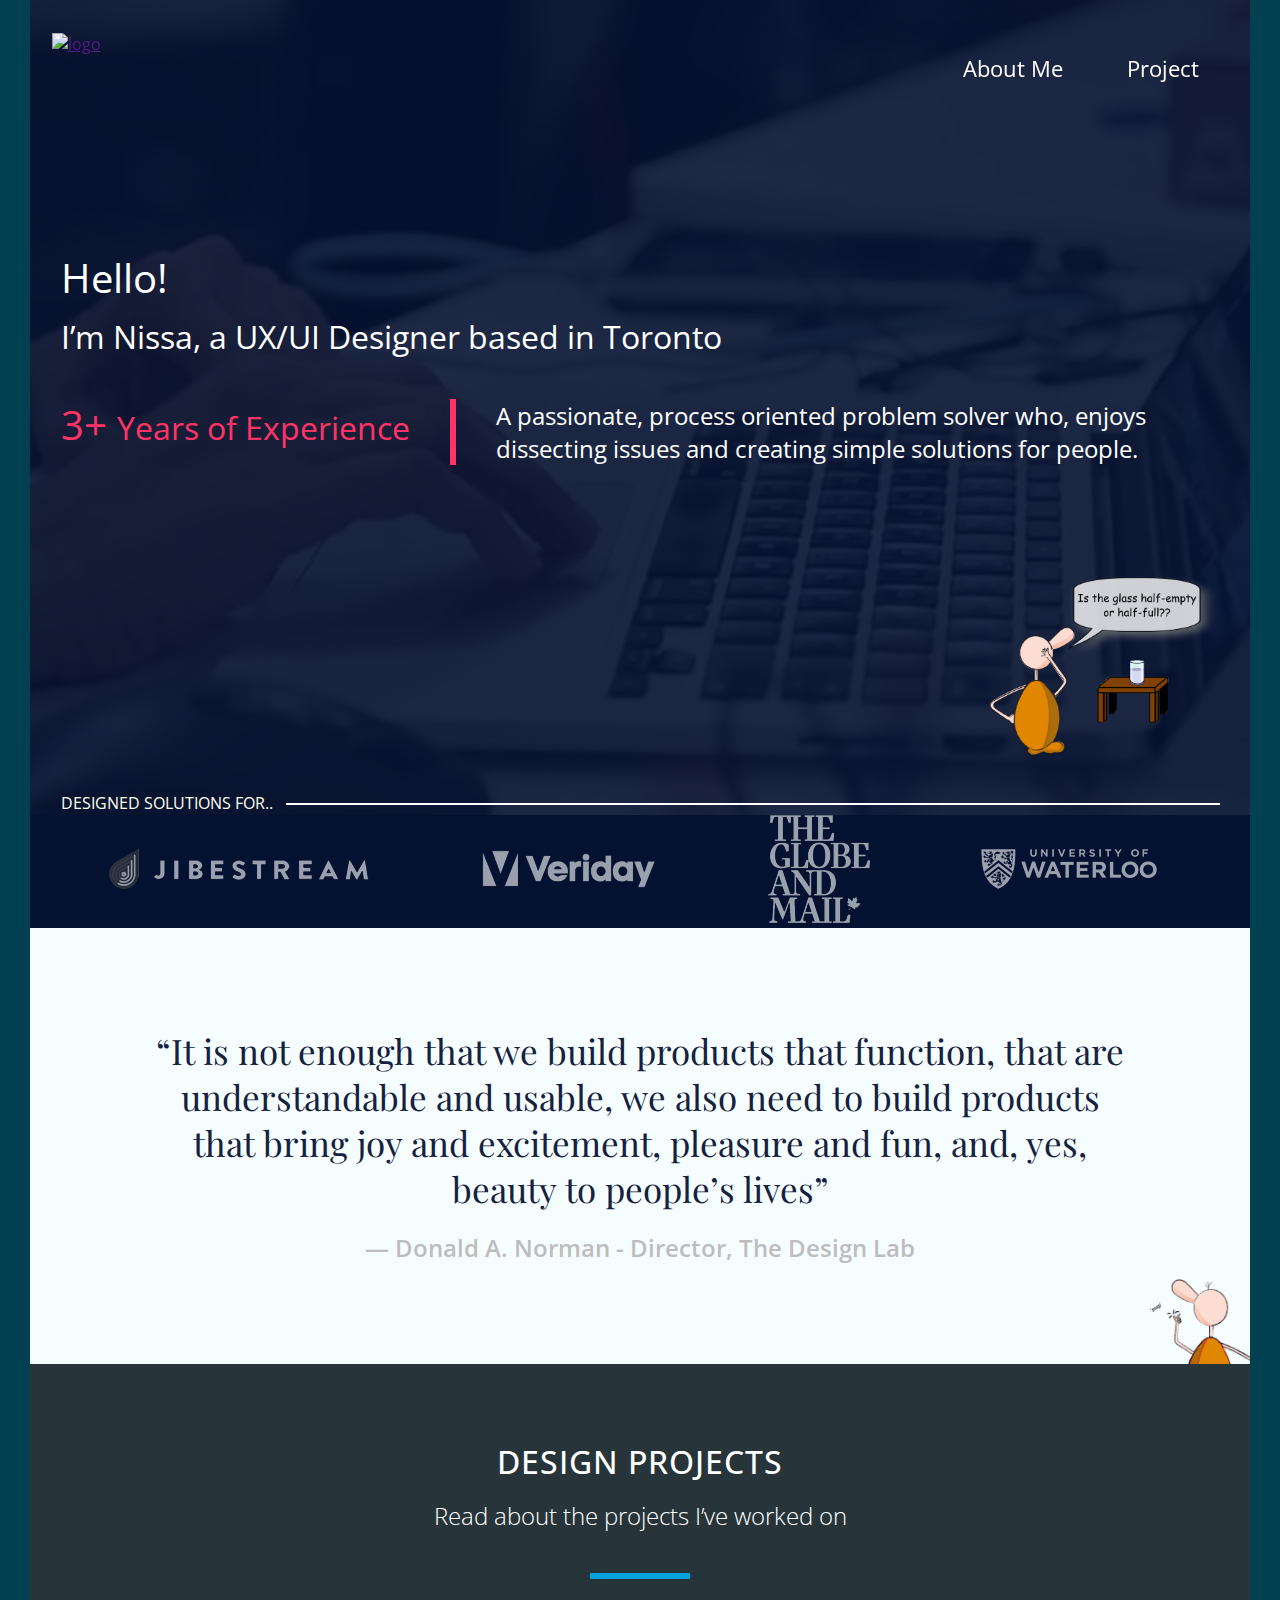
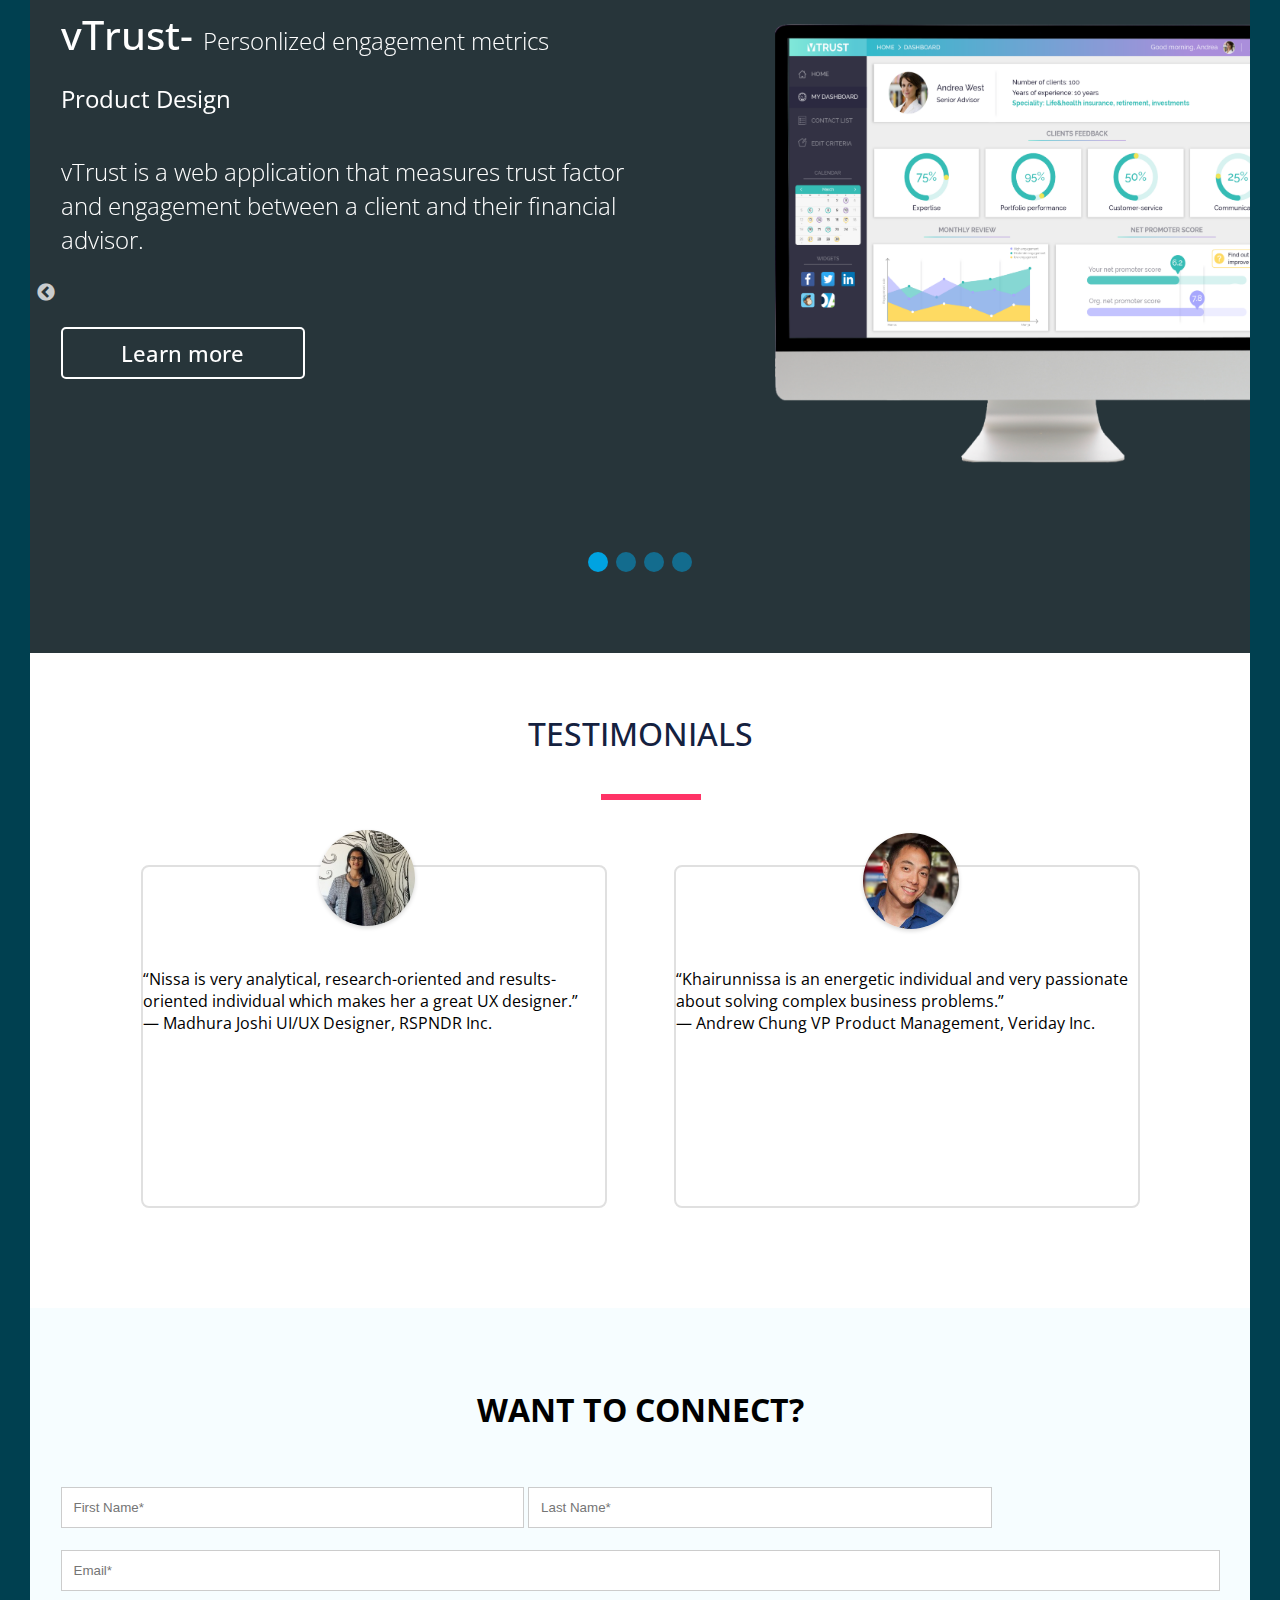
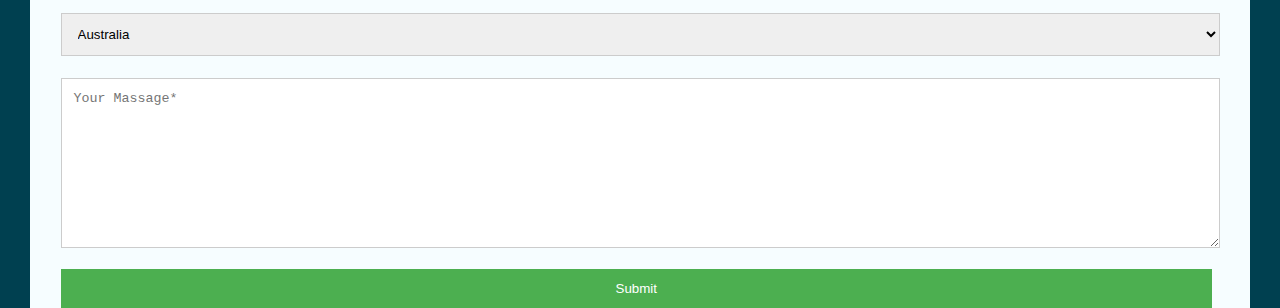
==== commit 891091d5: "28-2-2020" ====
--- a/index.html
+++ b/index.html
@@ -10,7 +10,7 @@
 
 	<title>proto</title>
 </head>
-<body>
+<body bgcolor="rgba(4,18,50,1)">
 <header class="max-width">
 	<div class="center-wraper">
 
--- a/assets/css/style.css
+++ b/assets/css/style.css
@@ -6,10 +6,6 @@
 	font-family: 'Open Sans';
 	font-size: 16px;
 	padding:0 30px; 
-	background-color: rgba(4,18,50,1);
-
-
-
 }
 
 header,
@@ -469,16 +465,125 @@
 
 
 
-
-
-
-
-
-
-
-
-
-
-
-
-}+                /*vTrust page css start*/
+
+
+.vtrust{
+  background-color: #27353A;
+}
+.vtrust h2{
+  padding: 231px 0px 12px 0;
+  color: #FFFFFF;
+  font-size: 80px;
+  font-weight: 600;
+  text-align: center;
+}
+.tags ul{
+  text-align: center;
+}
+.tags ul li{
+  display: inline-block;
+  border-right: 1px solid #9E9E9E;
+}
+.tags ul li:last-child{
+  border-right: hidden;
+}
+.tags ul li a{
+  color: #FFFFFF;
+  font-size: 16px;
+  padding: 1px 10px;
+  display: block;
+  text-decoration: none;
+  font-weight:400;
+  opacity: 80%;
+  line-height: 16px; 
+}
+.tags img{
+  padding-top: 73px;
+  display: block;
+margin-left: auto;
+margin-right: auto;
+}
+
+.tags h3{
+  padding: 80px 0px 12px 0;
+  color: #FFFFFF;
+  font-size: 32px;
+  font-weight: 400;
+  text-align: center;
+  letter-spacing: 1px;
+}
+.tags hr{
+  height: 6px;
+  width: 100px;
+  background-color: #FFFFFF;
+  display: inline-block;
+  border: none;
+  margin: 40px 540px;
+  box-shadow: 0 2px 4px 0 rgba(0,0,0,0.25);
+  }
+.tags p{
+   color: #FFFFFF;
+  font-size: 24px;
+  font-weight: 300;
+  line-height: 34px;
+  text-align: center;
+  padding: 20px 98px 187px 100px;  
+}
+
+          /*group section strat */
+
+.group {
+  background-color: #FAFAFA;
+}
+.sub-group h2{
+  color: #14213F;
+  font-size: 48px;
+  line-height: 65px;
+  text-align: center;
+  font-weight: 400;
+    padding: 75px 0 0 0;
+}
+
+.sub-group hr{
+  height: 6px;
+  width: 100px;
+  background-color: #14213F;
+  display: inline-block;
+  border: none;
+  margin: 40px 540px 55px;
+  }
+
+.sub-group p{  
+  color: #041232;
+  font-size: 24px;
+  font-weight: 300;
+  line-height: 40px;
+}
+/*screnshort...................................*/
+.sub-group img{
+  max-width: 670px;
+  max-height: 440px;
+  margin-left: auto;
+  margin-right: auto;
+  display: block;
+}
+
+.sub-group p strong{
+  color: #616161;
+  font-size: 10px;
+  line-height: 14px;
+  margin-left: 240px;
+}
+/*user parsonas................................ */
+.sub-group h3{
+  color: #14213F;
+  font-size: 32px;
+  line-height: 43px;
+  font-weight: 400;
+  padding: 20px 0 20px ;
+}
+.sub-group .user_para{
+
+}
+
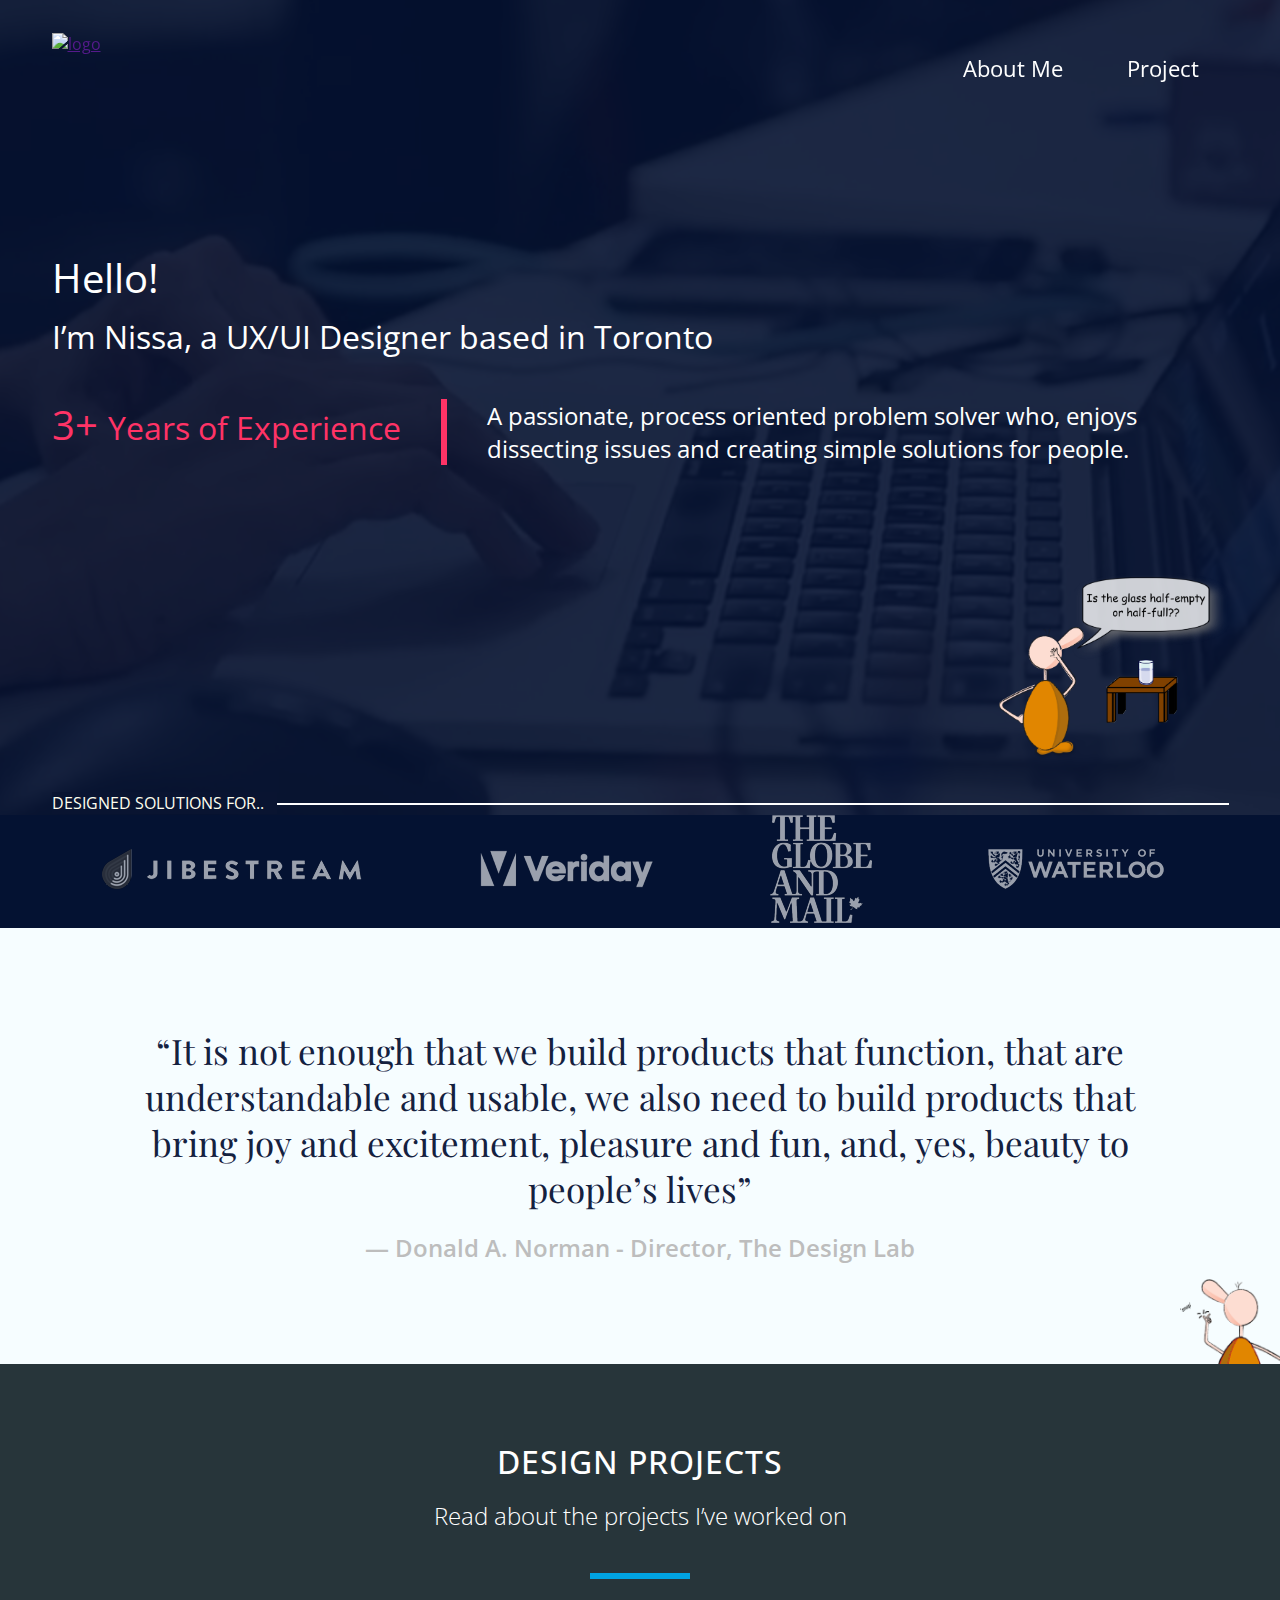
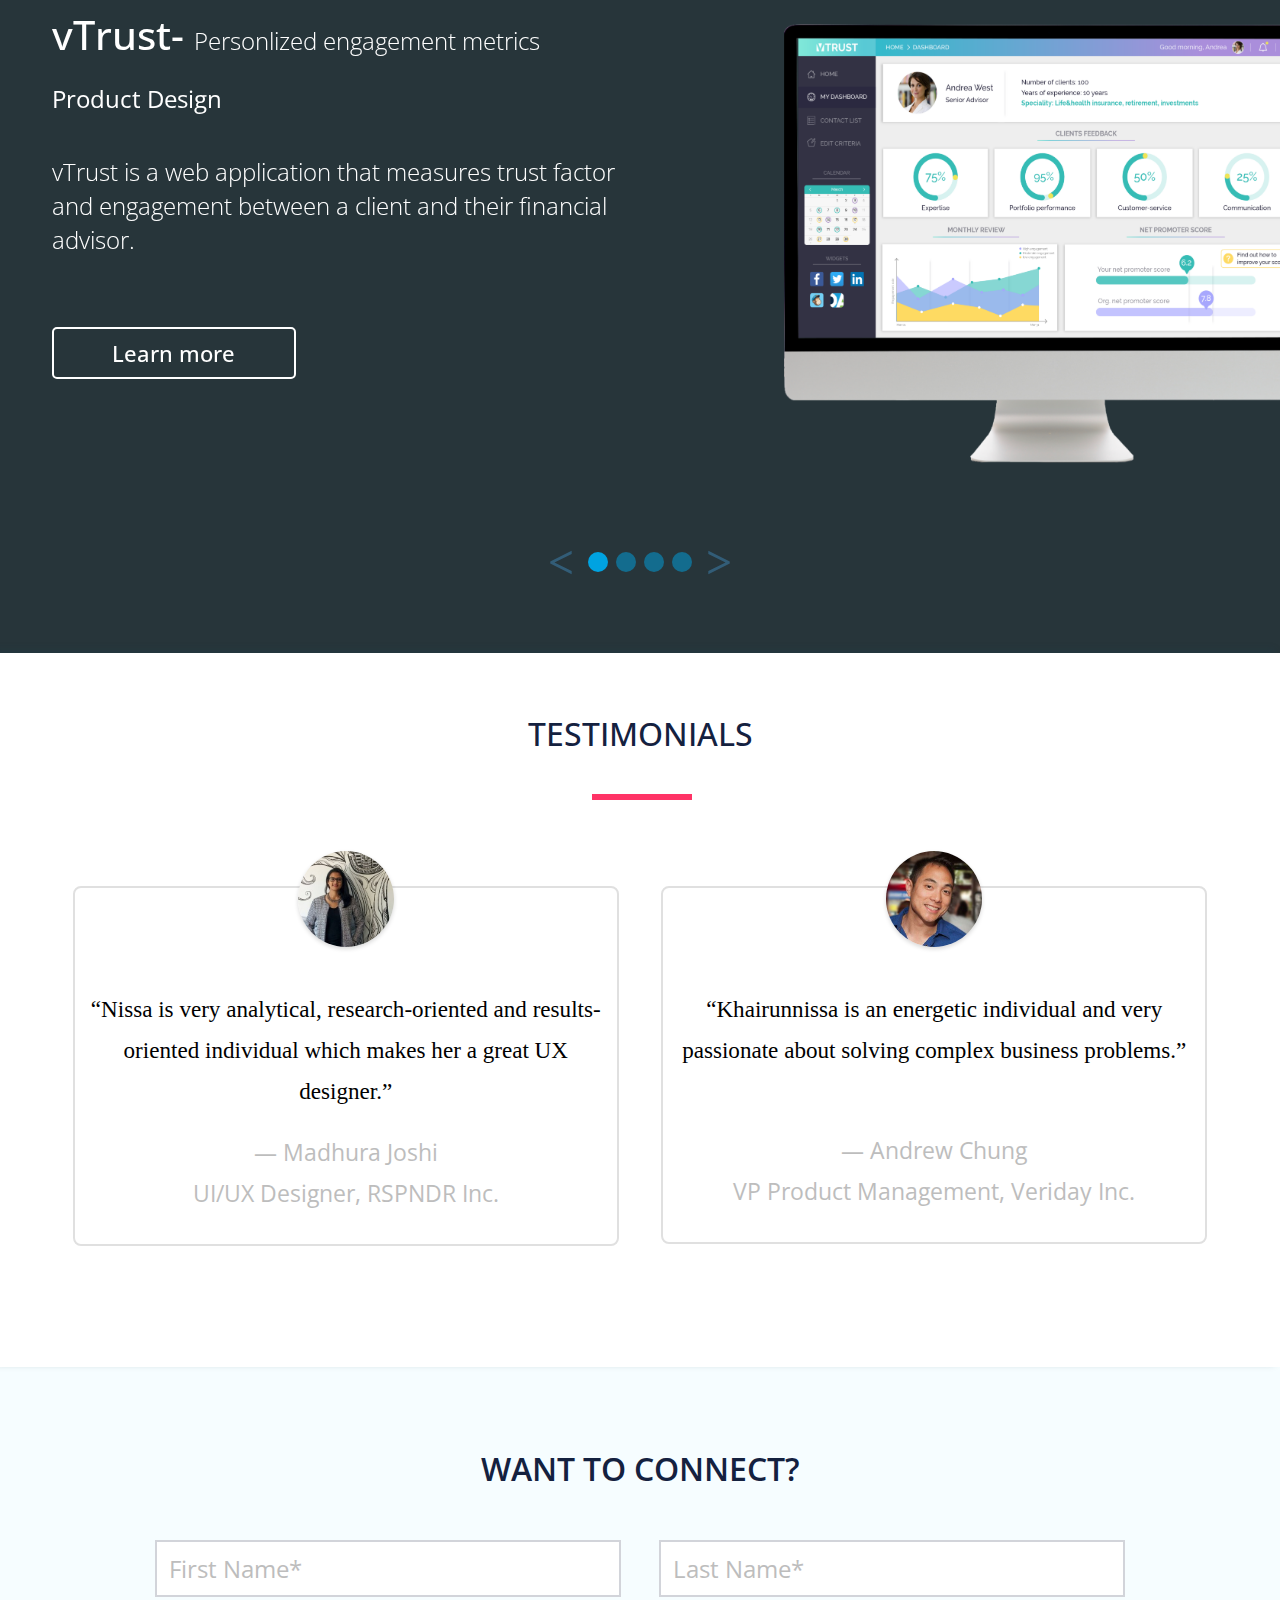
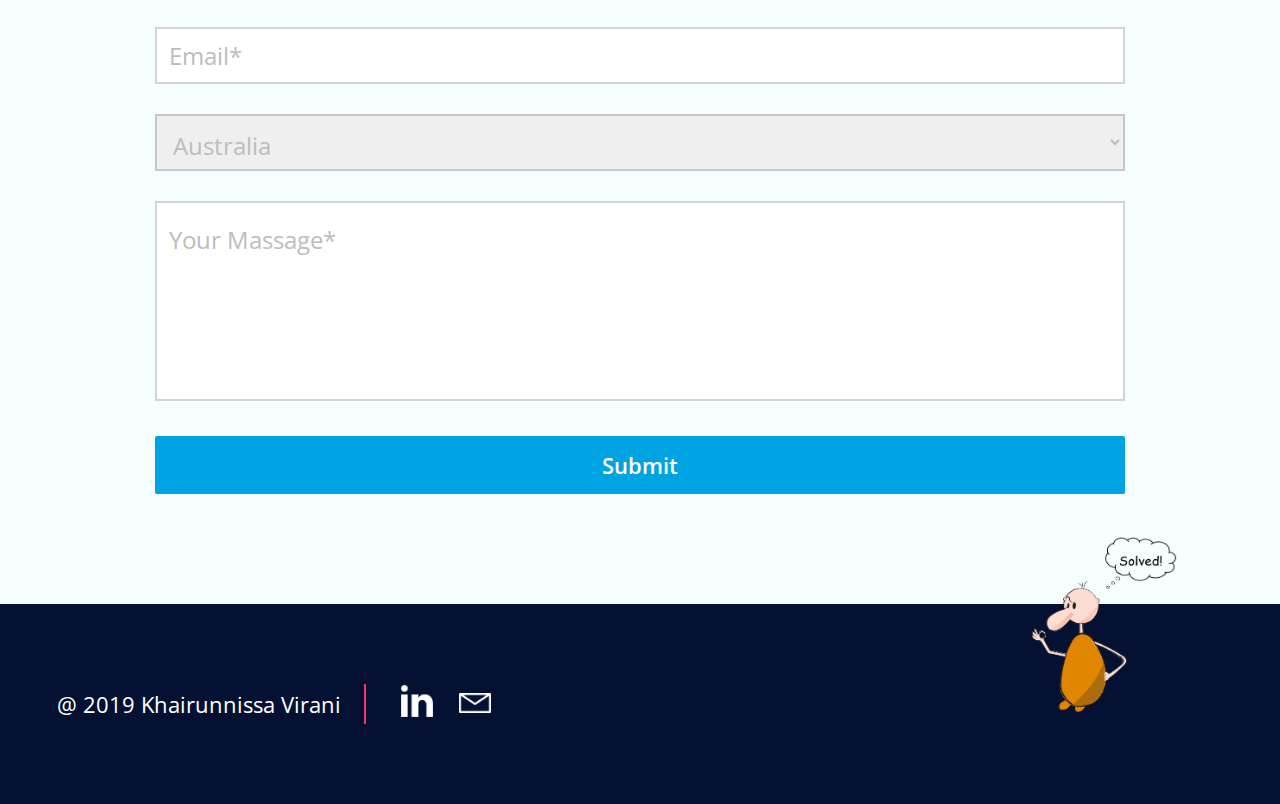
==== commit 8dfe26a0: "aftre push" ====
--- a/index.html
+++ b/index.html
@@ -10,7 +10,7 @@
 
 	<title>proto</title>
 </head>
-<body bgcolor="rgba(4,18,50,1)">
+<body class="home">
 <header class="max-width">
 	<div class="center-wraper">
 
@@ -112,54 +112,84 @@
 
 			</div>
 		</section>
-<script type="text/javascript" src="assets/js/jquery.js"></script>
-<script type="text/javascript" src="assets/slick/slick/slick.js"></script>
-<script type="text/javascript" src="assets/js/custom.js"></script>
 <section class="testimonial">
 	<div class="center-wraper">
 		<h2>testimonials</h2>
 		<hr>
-		<div class="box-1">
+		<div class="testimonial-wrp full-width">
+		<div class="testimonial-list">
 			<img src="assets/images/madhura.jpeg">
 			<p>
 				“Nissa is very analytical, research-oriented and results-oriented individual which makes her a great UX designer.”
 			</p>
 			<span class="author"> 
-				— Madhura Joshi
+				— Madhura Joshi<br>
 				UI/UX Designer, RSPNDR Inc.
 			</span>
 		</div>
-		<div class="box-2">
+		<div class="testimonial-list">
 			<img src="assets/images/andrew.jpeg">
 			<p>
 				“Khairunnissa is an energetic individual and very passionate about solving complex business problems.”
 			</p>
-			<span class="author">— Andrew Chung
+			<span class="author">— Andrew Chung<br>
 				VP Product Management, Veriday Inc.
 			</span>
 		</div>		
 	</div>
+</div>
 </section>
 <section class="contact-page">
 	<div class="center-wraper">
 		<h2>WANT TO CONNECT?</h2>
-		<div class="contact-form">
-			 <form action="/action_page.php">
+		<div class="contact-form full-width">
+		<form action="/action_page.php">
+	<div class="form-row">		
+	<div class="form-col">
         <input type="text" id="fname" name="firstname" placeholder="First Name*">
+    </div>
+    	<div class="form-col">
         <input type="text" id="lname" name="lastname" placeholder="Last Name*">
+    </div>
+    </div>
+    	<div class="form-col full-width">
         <input type="text" class="email" name="email" placeholder="Email*">
+    </div>
+    <div class="form-col full-width">
         <select id="country" name="country">
           <option value="australia">Australia</option>
           <option value="canada">Canada</option>
           <option value="usa">USA</option>
         </select>
-        <textarea id="subject" name="subject" placeholder="Your Massage*" style="height:170px"></textarea>
+    </div>
+    <div class="form-col full-width">
+       <textarea id="subject" name="subject" placeholder="Your Massage*" ></textarea>
+   </div>
+    <div class="form-col">
         <input type="submit" value="Submit">
+    </div>
       </form>
 		</div>
 	</div>
 	
 </section>
+<footer>
+	<div class="center-wraper">
+		<div class="footer-bottom">
+			<div class="copright">@ 2019 Khairunnissa Virani</div>
+			<ul class="s-icon">
+				<li><a href="#"><img src="assets/images/linkedin.png"></a></li>
+				<li><a href="#"><img src="assets/images/email.png"></a></li>
+
+			</ul>
+		</div>
+		<img src="assets/images/footer-img.png" class="footer-img">
+	</div>
+</footer>
+
+<script type="text/javascript" src="assets/js/jquery.js"></script>
+<script type="text/javascript" src="assets/slick/slick/slick.js"></script>
+<script type="text/javascript" src="assets/js/custom.js"></script>
 </body>
 
 </html>--- a/assets/css/style.css
+++ b/assets/css/style.css
@@ -5,8 +5,8 @@
 
 	font-family: 'Open Sans';
 	font-size: 16px;
-	padding:0 30px; 
-}
+/*	padding:0 30px; 
+*/}
 
 header,
 section,
@@ -15,12 +15,17 @@
 	float: left;width: 100%;
 }
 
+.full-width{
+  float: left;
+  width:100%; 
+}
 .center-wraper{
 	max-width: 1177px;
 	float: none;
 	margin: auto;
 	width: 95%;
 }
+
 h1{
 	font-size: 40px;
 
@@ -31,6 +36,9 @@
 }
 h3{
 	font-size:24px
+}
+.home{
+  background-color:#051132;
 }
 header{
 	position: fixed;
@@ -38,10 +46,22 @@
 	top: 0;	
 	z-index: 99;
 	padding: 33px 0;
-
+  transition:all 0.2s; 
+
+}
+header.active{
+  background-color:#051132;
+  padding: 10px;
+}
+header.active a{
+ font-size: 18px;
+}
+header.active .logo img{
+max-width: 46px;
 }
 header .logo img{
 	    max-width: 76px;
+      transition:all 0.2s; 
 }
 header .center-wraper{
 	display: flex;
@@ -59,9 +79,9 @@
   display: block;
   text-decoration: none;
   font-weight:400; 
-
-  }
-
+  transition:all 0.2s; 
+
+  }
 .banner{
 	background-image: url(../images/banner.png);
 	position: relative;
@@ -205,8 +225,36 @@
   line-height: 75px;
 
 }
-
-
+.projects .slick-arrow{
+    top: inherit;
+    bottom: -31px;
+    left: 0;
+    right: 0;
+    margin: auto;
+    z-index: 999;
+    width:  20px;
+    height:40px;
+}
+.projects .slick-arrow::before{
+  content:">";
+  font-size: 46px;
+  display: block;
+  color: #376b8d;
+  font-weight: bold;
+  line-height: 1;
+}
+.projects .slick-prev{
+      left: -152px !important;
+}
+.projects .slick-prev::before{
+transform: rotate(180deg);
+top: 11px;
+    position: relative;
+
+}
+.projects .slick-next{
+right: -152px !important;
+}
 .projects .slick-dots {
   display: -webkit-box;
   display: flex;
@@ -342,6 +390,9 @@
 .testimonial{
   background-color: #fff;
   padding-bottom: 100px;
+  box-shadow: -6px -3px 7px rgba(28, 64, 80, 0.28);
+  position: relative;
+
 
 }
 .testimonial h2{
@@ -360,114 +411,175 @@
   border: none;
   margin: 60px 540px;
   }
-  .testimonial .box-1{
+  .testimonial-wrp{
+    display: flex;
+    justify-content: center;
+
+  }
+  .testimonial-list{
   box-sizing: border-box;
-  height: 343px;
-  width: 466px;
+  height:48%;
+  width: 49%;
   border: 2px solid #E0E0E0;
   border-radius: 8px;
   display: inline-block;
-  margin-left: 80px;
-  }
-  .box-1 img{
+  margin:1.8%;
+  text-align: center;
+  padding: 0 0 30px 0 
+  }
+  .testimonial-list img{
     height: 96px;
     width: 96px;
     border-radius: 50%;
     box-shadow: 0 2px 4px 0 rgba(0,0,0,0.15);
     position: relative;
-    left: 176px;
+    left:0;
     top: -37px;
 }
-  .testimonial .box-2{
-  box-sizing: border-box;
-  height: 343px;
-  width: 466px;
-  border: 2px solid #E0E0E0;
-  border-radius: 8px;
-  display: inline-block;
- float: right;
- margin-right: 80px;
-
-
-  }
-  .box-2 img{
-    height: 96px;
-    width: 96px;
-    border-radius: 50%;
-    box-shadow: 0 2px 4px 0 rgba(0,0,0,0.15);
-    position: relative;
-    top: -34px;
-    left: 187px;
-}
+.testimonial-list span{
+    color: #BDBDBD;
+    width: 100%;
+    display: block;
+    padding-top:20px; 
+  }
+.testimonial-list p,
+.testimonial-list span{
+  font-size:23.1px;
+  line-height:41px;  
+}
+.testimonial-list p{
+    font-family: Times;
+    min-height:121px;
+}
+
+
   
- .box p{
-  
- } 
- .box-1 .author{
-    
-
- }
+
  /*contect us section start*/
  .contact-page{
   background-color: #F6FDFF;
+   padding-bottom:80px; 
  }
 .contact-page h2{
   text-align: center;
- padding-top: 80px;
-padding-bottom: 50px}
-.contact-form #fname[type=text]{
-  width: 40%;
-  padding: 12px;
-  border: 1px solid #ccc;
-  margin-top: 6px;
-  margin-bottom: 16px;
-  resize: vertical;
-}
-.contact-form #lname[type=text]{
-  width: 40%;
-  padding: 12px;
-  border: 1px solid #ccc;
-  margin-top: 6px;
-  margin-bottom: 16px;
-  resize: vertical;
-}
-.contact-form .email[type=text]{
+  padding-top: 80px;
+  padding-bottom: 50px;
+  color: #14213F;
+  font-weight:600; 
+}
+
+.form-col{
+  margin-bottom: 30px;
+}
+.contact-form textarea::-webkit-input-placeholder,
+.contact-form input::-webkit-input-placeholder { 
+  color: #BDBDBD;
+  font-family: "Open Sans";
+  font-size: 24px;
+  opacity: 1;
+}
+.contact-form input:-ms-input-placeholder,
+.contact-form textarea:-ms-input-placeholder {
+  color: #BDBDBD;
+  font-family: "Open Sans";
+  font-size: 24px;
+  opacity: 1;
+}
+.contact-form textarea::placeholder,
+.contact-form input::placeholder {
+  color: #BDBDBD;
+  font-family: "Open Sans";
+  font-size: 24px;
+  opacity: 1;: red;
+  line-height: 50px;
+}
+.contact-form input,
+.contact-form select,
+ textarea{
   width: 100%;
   padding: 12px;
-  border: 1px solid #ccc;
-  margin-top: 6px;
-  margin-bottom: 16px;
-  resize: vertical;
-}
-
-.contact-form select, textarea{
-  width: 100%;
-  padding: 12px;
-  border: 1px solid #ccc;
-  margin-top: 6px;
-  margin-bottom: 16px;
-  resize: vertical;
+  height: 57px;
+  border: 2px solid rgba(4, 18, 50, 0.18);
+  color: #BDBDBD;
+  font-family: "Open Sans";
+  font-size: 24px;
+}
+ textarea{
+  height: 200px;
+  resize:none; 
 }
 
 .contact-form input[type=submit] {
-  background-color: #4CAF50;
-  color: white;
-  padding: 12px 555px;
-  border: none;
+  color: #FFFFFF;
+  font-family: "Open Sans";
+  font-size: 22px;
+  font-weight: 600;
+  line-height: 30px;
   cursor: pointer;
-}
-
-.contact-form input[type=submit]:hover {
-  background-color: #45a049;
-}
-
-
-
-
-
-                /*vTrust page css start*/
-
-
+  border: 2px solid #00A3E1;
+  border-radius: 2px;
+  background-color: #00A3E1;
+  height: 58px;
+}
+.form-row{
+  display: flex;
+}
+.form-row .form-col{
+width: calc(100% / 2 - 2%);
+}
+.form-row .form-col:first-child{
+  margin-right:4%; 
+}
+.contact-form {
+    max-width: 970px;
+    margin: auto;
+    float: none;
+}
+
+
+/*footer*/
+footer{
+  color: #FFFFFF;
+  font-family: "Open Sans";
+  font-size: 22px;
+  line-height: 30px;
+  position: relative;
+  padding: 80px 0;
+}
+.footer-bottom{
+  display: flex;
+  align-items: center;
+}
+.s-icon{
+  display: flex;
+  list-style: none;
+  align-items: center;
+}
+.s-icon img{
+  max-width:32px; 
+}
+.s-icon li{
+margin: 0 13px;
+}
+.copright{
+    max-width: 314px;
+    width: 100%;
+    border-right: 2px solid #FF3366;
+    margin-right:22px;
+    padding: 5px;
+}
+.footer-img {
+    height: 175px;
+    width: 145px;
+    top: -67px;
+    right: 103px;
+    position: absolute;
+
+}
+
+/*vTrust page css start*/
+
+.vTrust-bg
 .vtrust{
   background-color: #27353A;
 }
@@ -501,8 +613,8 @@
 .tags img{
   padding-top: 73px;
   display: block;
-margin-left: auto;
-margin-right: auto;
+  margin-left: auto;
+  margin-right: auto;
 }
 
 .tags h3{
@@ -532,33 +644,37 @@
 }
 
           /*group section strat */
-
+.inner-padding{
+    padding:75px 0 131px 0;
+}
 .group {
   background-color: #FAFAFA;
 }
-.sub-group h2{
+.inner-padding h2{
   color: #14213F;
   font-size: 48px;
   line-height: 65px;
   text-align: center;
   font-weight: 400;
-    padding: 75px 0 0 0;
-}
-
-.sub-group hr{
+  padding-bottom: 50px ;
+}
+
+.inner-padding hr{
   height: 6px;
   width: 100px;
   background-color: #14213F;
   display: inline-block;
   border: none;
-  margin: 40px 540px 55px;
-  }
-
+  margin: 0px 540px 55px
+  }
+.inner-padding p{
+  font-size: 24px;
+  font-weight: 300;
+  line-height: 40px;
+}
 .sub-group p{  
   color: #041232;
-  font-size: 24px;
-  font-weight: 300;
-  line-height: 40px;
+
 }
 /*screnshort...................................*/
 .sub-group img{
@@ -583,7 +699,30 @@
   font-weight: 400;
   padding: 20px 0 20px ;
 }
-.sub-group .user_para{
-
-}
-
+
+/*parona images section start...................*/
+.personas_image {
+padding-top: 30px;
+margin-bottom:10px; 
+}
+.personas_image img{
+  float: left;
+  border: 2px solid #BDBDBD;
+  margin: 1px;
+}
+/*struturing section sart........................*/
+.Structuring h2{
+  color: #14213F;
+  font-size: 48px;
+  line-height: 65px;
+  text-align: center;
+  font-weight: 400;
+}
+
+.Structuring hr{
+  background-color: #14213F;
+  }
+  .Structuring p{
+  color: #041232;
+
+  }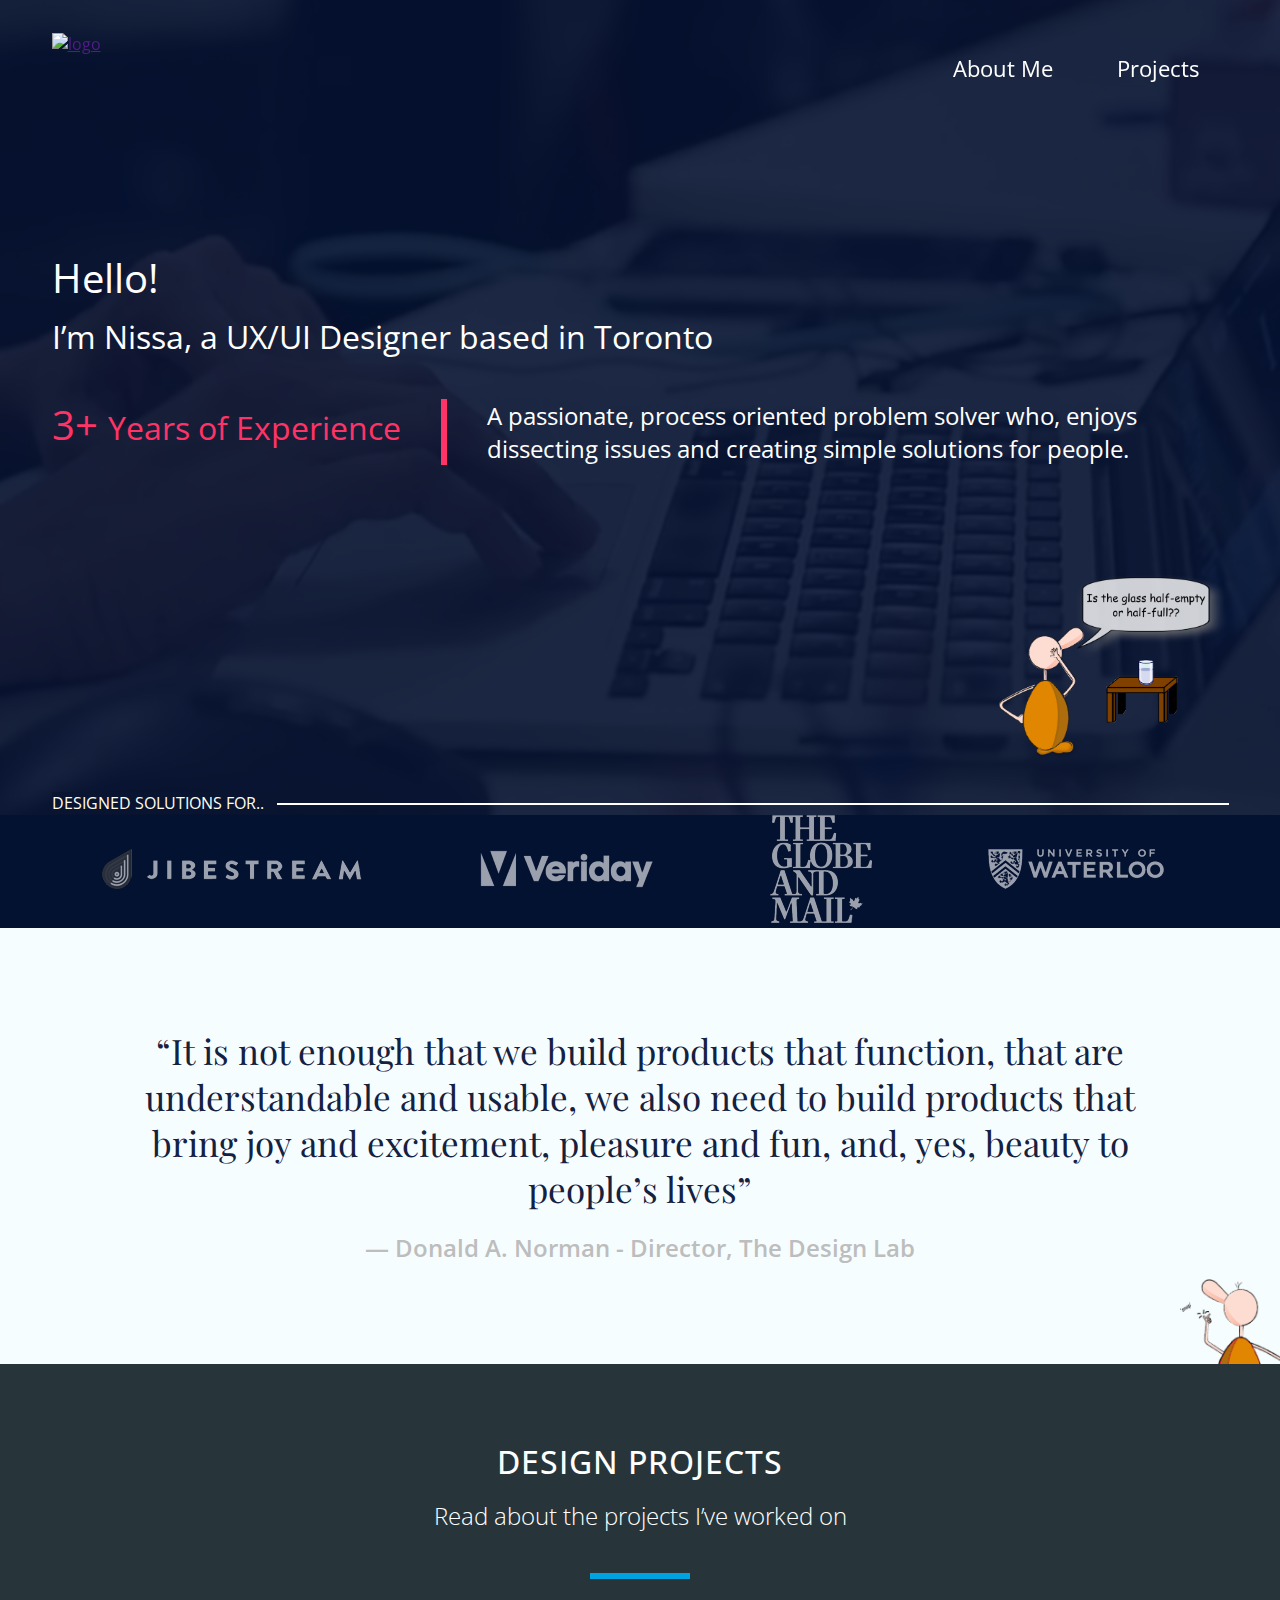
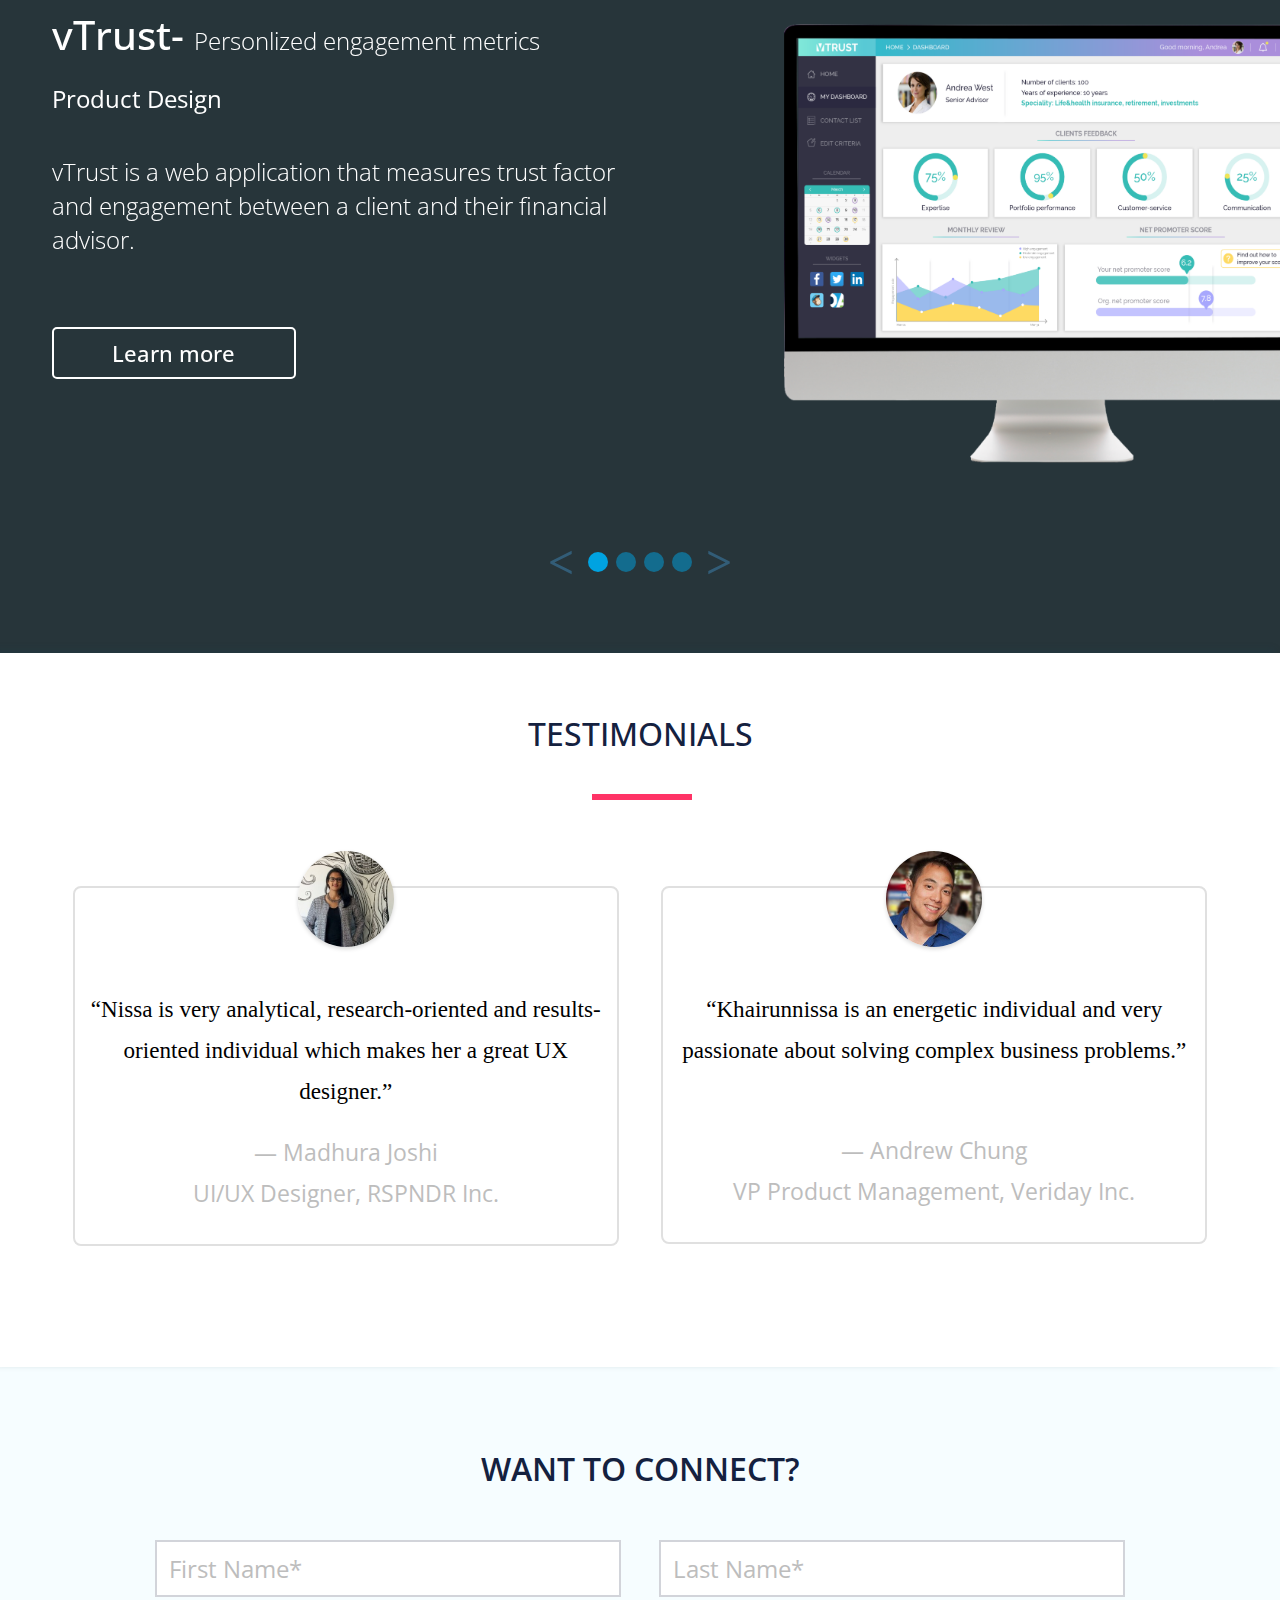
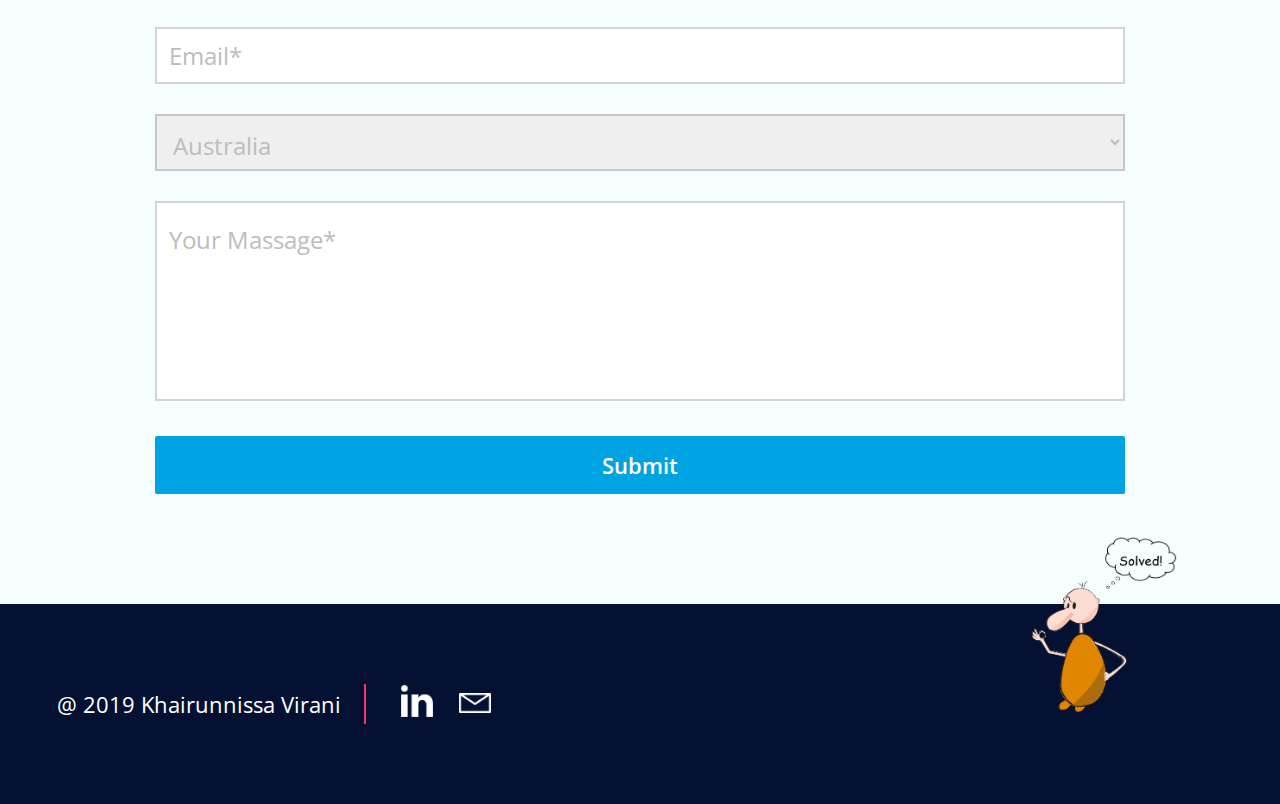
==== commit 7e216473: "1-4-20" ====
--- a/index.html
+++ b/index.html
@@ -21,7 +21,7 @@
 		<nav>
 			 	<ul>
                   <li><a href="">About Me</a></li>
-				  <li><a href="">Project</a></li>
+				  <li><a href="">Projects</a></li>
                	</ul>
 		</nav>
 			
--- a/assets/css/style.css
+++ b/assets/css/style.css
@@ -13,6 +13,15 @@
 main,
 footer{
 	float: left;width: 100%;
+}
+.flex{
+  display:flex;
+}
+.align-items{
+    align-items:center; 
+}
+.justify-content{
+      justify-content: center;
 }
 
 .full-width{
@@ -606,7 +615,7 @@
   padding: 1px 10px;
   display: block;
   text-decoration: none;
-  font-weight:400;
+  font-weight:100;
   opacity: 80%;
   line-height: 16px; 
 }
@@ -686,13 +695,16 @@
 }
 
 .sub-group p strong{
-  color: #616161;
-  font-size: 10px;
-  line-height: 14px;
-  margin-left: 240px;
+   color: #616161;
+    font-size: 18px;
+    line-height:40px;
+    text-align: center;
+    display: block;
+    font-weight: 400;
+
 }
 /*user parsonas................................ */
-.sub-group h3{
+.inner-padding h3{
   color: #14213F;
   font-size: 32px;
   line-height: 43px;
@@ -725,4 +737,79 @@
   .Structuring p{
   color: #041232;
 
-  }+  }
+ .wireframes img{
+ margin:0 8px; 
+ }
+ .the-product{
+      background-color: #27353A;
+ }
+.the-product hr{
+  background:#fff; 
+}
+.the-product p,
+.the-product h2{
+  color:#fff;
+}
+
+/*user ShopEase................................ */
+.ShopEase-bg{
+    background-color:#27353A;
+}
+.ShopEase-wrp{
+      background-color: #FA6E59;
+
+}
+.ShopEase-bg .tags img{
+  max-width:1116px;
+}
+.ShopEase-bg .tags ul li{
+  border-right: 1px solid #fff;
+}
+.ShopEase-bg .sub-group img{
+       max-width:inherit; 
+}
+.ShopEase-bg  .personas_image img{
+  max-width:400px;
+  border:none; 
+}
+.ShopEase-bg .Wireframes{
+background-color: #27353A;
+color:#fff; 
+}
+.ShopEase-bg .Wireframes hr{
+  background-color:#fff;
+}
+.ShopEase-bg .Wireframes p,
+.ShopEase-bg .Wireframes h2{
+  color:#fff;
+}
+.moblies img{
+  max-width: 179px;
+  margin: 0 30px
+}
+.Research{
+    background-color: #F6FDFF;
+} 
+/*user pebble watch................................ */
+
+.pebble-watch-wrp{
+    background-color: #75D2FF;
+
+}
+.pebble-watch-wrp .tags ul li{
+  border-right: 1px solid #14213F;
+
+}
+.pebble-watch-wrp .tags ul li a{
+    color: #14213F;
+
+}
+.pebble-watch-wrp  h3 ,
+.pebble-watch-wrp  p,
+.pebble-watch-wrp  h2{
+  color:#14213F;
+}
+.evaluation-methods{
+   background-color: #F6FDFF;
+}